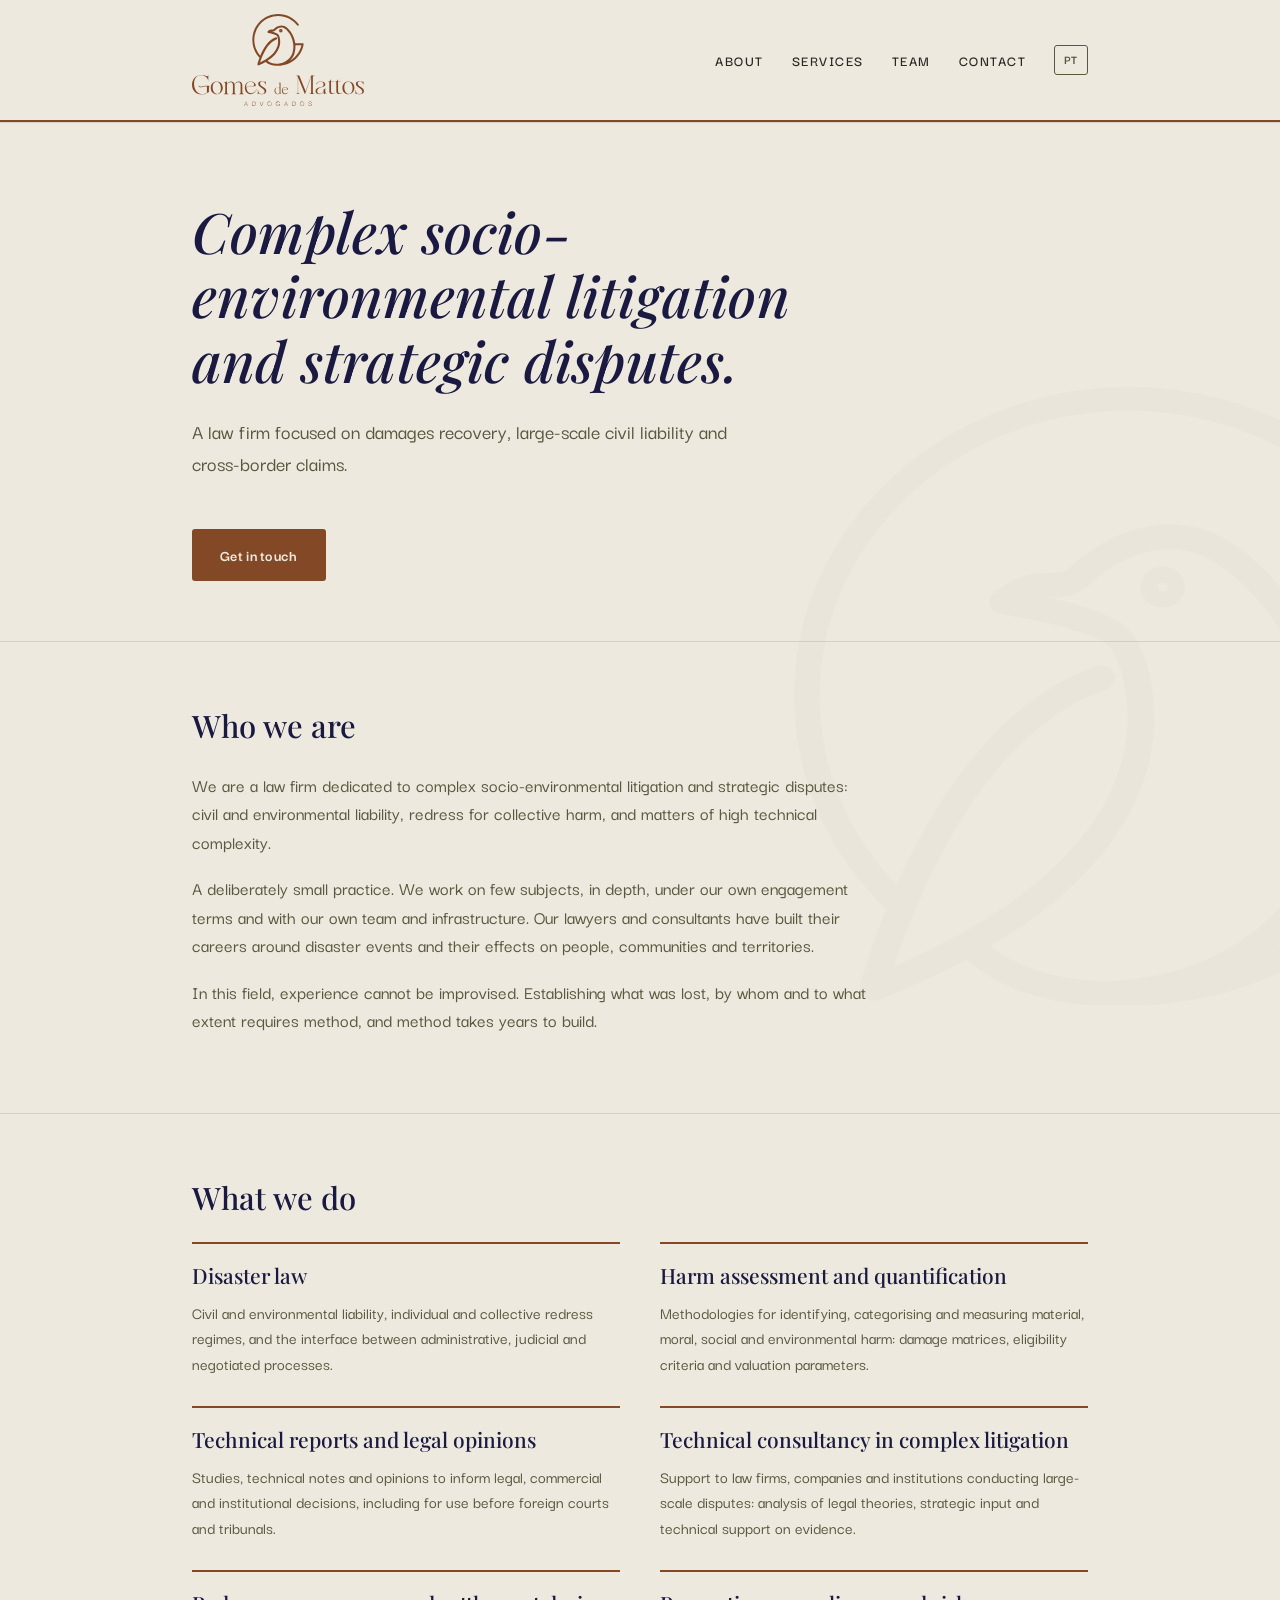
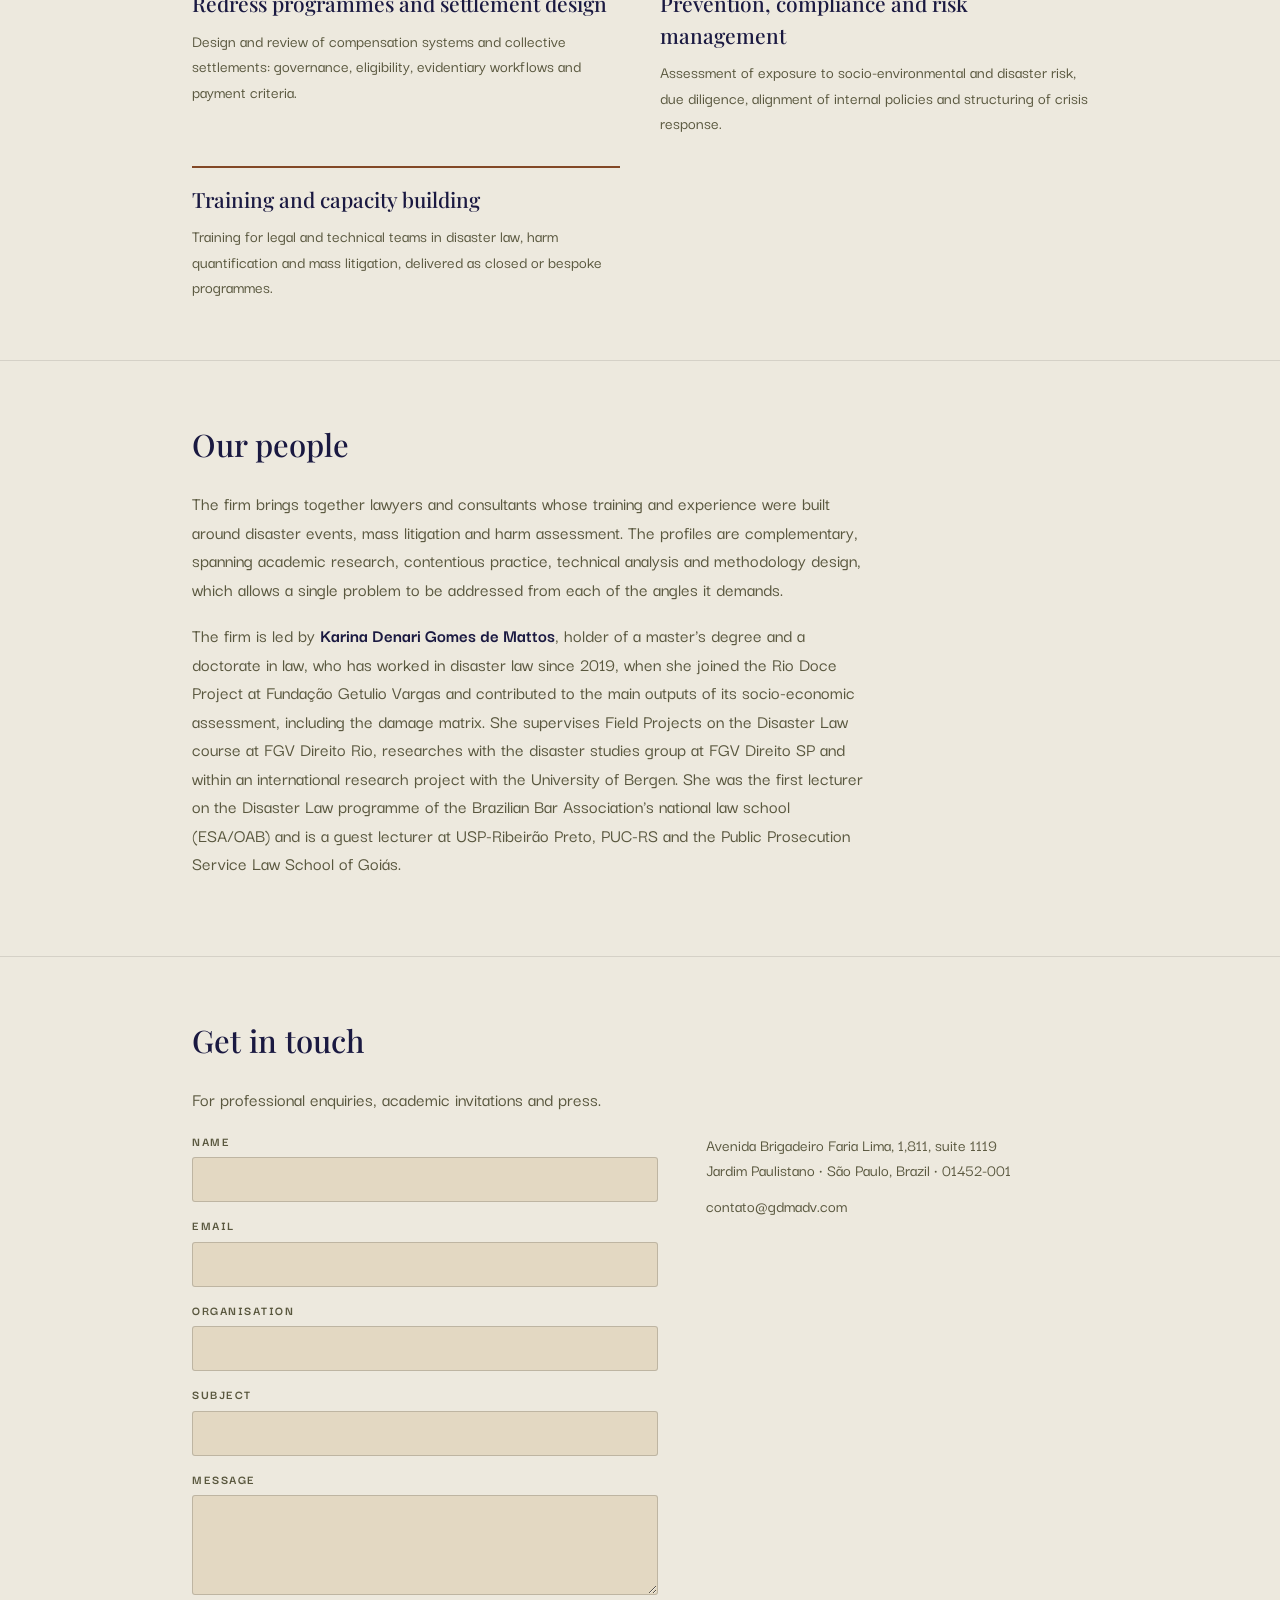
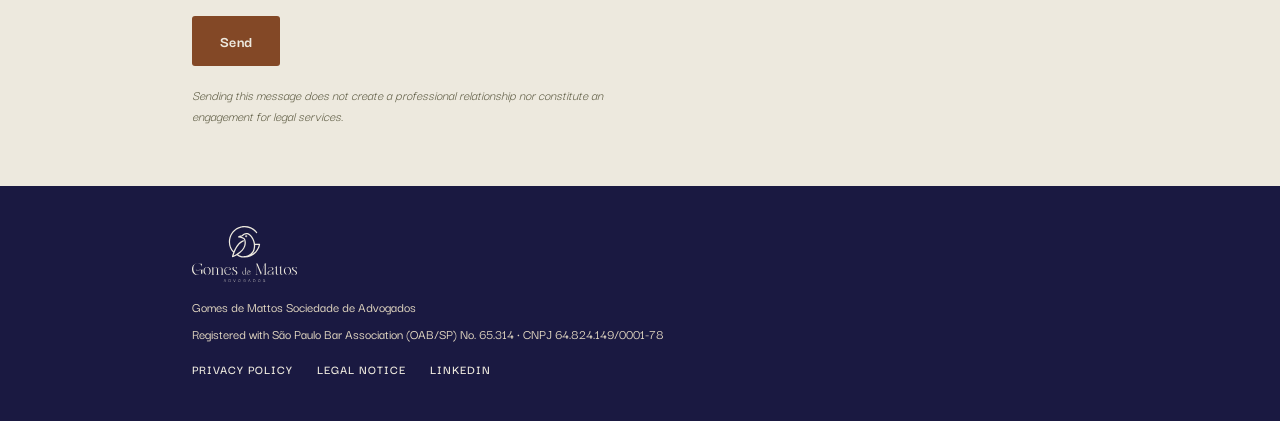
==== en/index.html @ 1348c0cf "Add files via upload" ====
<!DOCTYPE html>
<html lang="en">
<head>
<meta charset="UTF-8">
<meta name="viewport" content="width=device-width, initial-scale=1.0">
<link rel="preconnect" href="https://fonts.googleapis.com">
<link rel="preconnect" href="https://fonts.gstatic.com" crossorigin>
<link href="https://fonts.googleapis.com/css2?family=Darker+Grotesque:wght@400;500;600;700&family=Playfair+Display:ital,wght@0,400;0,500;0,600;1,400;1,500&display=swap" rel="stylesheet">
<link rel="stylesheet" href="/style.css">
<title>Gomes de Mattos Advogados &middot; Socio-environmental litigation &amp; strategic disputes</title>
<meta name="description" content="Gomes de Mattos Advogados, a law firm specialising in mass and complex socio-environmental litigation and strategic disputes, with a focus on damages recovery, large-scale civil liability and cross-border claims.">

</head>
<body>
<div class="watermark"><svg viewBox="0 0 164 153" xmlns="http://www.w3.org/2000/svg" xmlns:xlink="http://www.w3.org/1999/xlink" fill="none" overflow="hidden">
<defs><clipPath id="clip0_100_6796"><rect x="0" y="0" width="163.503" height="152.413" fill="currentColor"/></clipPath></defs><g clip-path="url(#clip0_100_6796)"><path d="M82.3848 0C109.133 0.000105042 132.533 11.3726 147.598 29.6982 148.071 30.2091 148.358 30.8713 148.358 31.5967 148.358 33.2105 146.944 34.5195 145.199 34.5195 144.1 34.5195 143.132 33.9991 142.566 33.2109 128.639 16.5707 106.852 5.82237 82.3848 5.82227 57.5925 5.82227 35.5317 16.8487 21.6309 33.875 12.0393 45.6545 6.35355 60.3083 6.35352 76.1953 6.35352 83.9025 7.69363 91.3206 10.168 98.2617 10.667 99.6479 11.2091 101.016 11.7959 102.364 11.7927 102.365 11.7893 102.366 11.7861 102.367 15.0285 109.854 19.6209 116.706 25.2822 122.666 25.6125 121.912 25.8525 121.37 25.8525 121.363 34.8447 101.663 50.5689 76.7535 74.6582 68.7969 76.5156 68.195 78.3849 69.0926 78.9648 70.7559 79.5564 72.4084 78.3497 74.1158 76.5869 74.7178 55.278 81.9411 40.7962 104.925 32.2773 123.41 32.2875 123.447 29.7314 129.189 29.7217 129.211 27.4973 134.519 25.8283 139.192 24.6807 142.65 29.2714 140.68 33.6143 138.612 37.6963 136.478L43.4932 133.282C62.5896 122.206 74.9898 109.248 79.8408 95.1074 85.0466 79.8948 80.2076 67.4946 78.1016 64.3535 76.0902 61.3548 62.46 57.689 50.9951 56.0254 49.753 55.8503 48.7118 55.0292 48.333 53.9131 47.9544 52.7967 48.2735 51.5706 49.1846 50.7607 49.7052 50.301 54.3791 46.2082 59.9873 45.8799 60.8154 45.8361 61.6082 45.8031 62.3535 45.7812 65.6188 45.6718 66.8258 45.5732 68.1982 44.3037 73.0966 39.7836 86.1946 29.8894 102.12 35.5039L102.107 35.5039C113.694 39.5834 133.196 59.4922 136.933 86.2979L160.074 86.2979C160.163 86.2909 160.253 86.2871 160.344 86.2871 162.088 86.2872 163.503 87.5951 163.503 89.209 163.503 89.4525 163.47 89.6889 163.409 89.915 156.733 125.776 123.028 152.402 82.3848 152.402 81.1814 152.402 79.9886 152.371 78.8066 152.321L78.5039 152.392 78.4678 152.392C64.4473 152.786 51.598 148.823 42.4521 141.173L42.3809 141.173C35.8735 144.642 28.6921 147.926 20.8359 151.013 19.6764 151.461 18.3275 151.275 17.3691 150.52 16.399 149.764 15.9846 148.572 16.2803 147.434 16.5178 146.544 18.5521 138.934 22.7002 128.703 8.64116 115.032 0 96.5636 0 76.2061 4.40866e-06 75.2336 0.0205282 74.2654 0.0595703 73.3018 0.0655813 73.1542 0.0731563 73.0067 0.0800781 72.8594 0.118475 72.0376 0.169031 71.2191 0.235352 70.4043 0.245428 70.2811 0.257843 70.1582 0.268555 70.0352 3.13303 36.9745 28.8079 9.86823 62.7314 2.19141 69.0315 0.759463 75.6144 0 82.3848 0ZM99.7295 41.2715C87.8744 37.1019 77.8293 44.117 72.9072 48.6699 69.76 51.5921 66.3403 51.8222 63.0156 51.9316 71.2266 53.7593 80.8695 56.7689 83.7686 61.0918 86.478 65.1413 92.193 79.4576 86.1943 96.9688 80.8937 112.422 68.233 126.092 48.4268 137.77 57.9395 144.894 71.6529 147.838 86.2178 145.54 106.509 142.355 122.897 129.901 127.996 113.823L127.983 113.823C139.579 77.2467 113.111 45.9886 99.7295 41.2715ZM137.482 92.1309C137.849 99.5508 136.968 107.419 134.385 115.563 131.639 124.236 126.25 131.865 118.938 137.908 137.616 128.398 151.531 111.839 156.482 92.1309L137.482 92.1309ZM89.1641 44.4346C92.0628 43.5811 95.1621 45.0589 96.085 47.7402 97.0078 50.4216 95.3986 53.2889 92.5117 54.1426 89.6131 54.996 86.5136 53.5182 85.5908 50.8369 84.6681 48.1556 86.2654 45.2882 89.1641 44.4346ZM91.9561 48.9658C91.7549 48.3968 91.1044 48.0906 90.4893 48.2656 89.8742 48.4516 89.5424 49.0531 89.7314 49.6221 89.9208 50.1912 90.584 50.5093 91.1992 50.3232 91.8143 50.1371 92.1571 49.5349 91.9561 48.9658Z" fill="currentColor" fill-opacity="0.28"/></g></svg></div>
<header>
  <div class="wrap">
    <a class="logo-link" href="/en/"><img class="logo-mark" src="/assets/logo-rust.svg" alt="Gomes de Mattos Advogados"></a>
    <nav>
      <a href="#about">About</a>
      <a href="#services">Services</a>
      <a href="#team">Team</a>
      <a href="#contact">Contact</a>
      <a class="lang-switch" href="/">PT</a>
    </nav>
  </div>
</header>
<div class="rule"></div>

<section class="hero">
  <div class="wrap">
    <h1>Complex socio-environmental litigation and strategic disputes.</h1>
    <p class="lead">A law firm focused on damages recovery, large-scale civil liability and cross-border claims.</p>
    <a class="btn" href="#contact">Get in touch</a>
  </div>
</section>

<section id="about">
  <div class="wrap">
    <h3>Who we are</h3>
    <p>We are a law firm dedicated to complex socio-environmental litigation and strategic disputes: civil and environmental liability, redress for collective harm, and matters of high technical complexity.</p>
    <p>A deliberately small practice. We work on few subjects, in depth, under our own engagement terms and with our own team and infrastructure. Our lawyers and consultants have built their careers around disaster events and their effects on people, communities and territories.</p>
    <p>In this field, experience cannot be improvised. Establishing what was lost, by whom and to what extent requires method, and method takes years to build.</p>
  </div>
</section>

<section id="services">
  <div class="wrap">
    <h3>What we do</h3>
    <div class="services-grid">
      <div class="service-card">
        <h4>Disaster law</h4>
        <p>Civil and environmental liability, individual and collective redress regimes, and the interface between administrative, judicial and negotiated processes.</p>
      </div>
      <div class="service-card">
        <h4>Harm assessment and quantification</h4>
        <p>Methodologies for identifying, categorising and measuring material, moral, social and environmental harm: damage matrices, eligibility criteria and valuation parameters.</p>
      </div>
      <div class="service-card">
        <h4>Technical reports and legal opinions</h4>
        <p>Studies, technical notes and opinions to inform legal, commercial and institutional decisions, including for use before foreign courts and tribunals.</p>
      </div>
      <div class="service-card">
        <h4>Technical consultancy in complex litigation</h4>
        <p>Support to law firms, companies and institutions conducting large-scale disputes: analysis of legal theories, strategic input and technical support on evidence.</p>
      </div>
      <div class="service-card">
        <h4>Redress programmes and settlement design</h4>
        <p>Design and review of compensation systems and collective settlements: governance, eligibility, evidentiary workflows and payment criteria.</p>
      </div>
      <div class="service-card">
        <h4>Prevention, compliance and risk management</h4>
        <p>Assessment of exposure to socio-environmental and disaster risk, due diligence, alignment of internal policies and structuring of crisis response.</p>
      </div>
      <div class="service-card">
        <h4>Training and capacity building</h4>
        <p>Training for legal and technical teams in disaster law, harm quantification and mass litigation, delivered as closed or bespoke programmes.</p>
      </div>
    </div>
  </div>
</section>

<section id="team">
  <div class="wrap">
    <h3>Our people</h3>
    <p>The firm brings together lawyers and consultants whose training and experience were built around disaster events, mass litigation and harm assessment. The profiles are complementary, spanning academic research, contentious practice, technical analysis and methodology design, which allows a single problem to be addressed from each of the angles it demands.</p>
    <p>The firm is led by <span class="team-name">Karina Denari Gomes de Mattos</span>, holder of a master's degree and a doctorate in law, who has worked in disaster law since 2019, when she joined the Rio Doce Project at Funda&ccedil;&atilde;o Getulio Vargas and contributed to the main outputs of its socio-economic assessment, including the damage matrix. She supervises Field Projects on the Disaster Law course at FGV Direito Rio, researches with the disaster studies group at FGV Direito SP and within an international research project with the University of Bergen. She was the first lecturer on the Disaster Law programme of the Brazilian Bar Association's national law school (ESA/OAB) and is a guest lecturer at USP-Ribeir&atilde;o Preto, PUC-RS and the Public Prosecution Service Law School of Goi&aacute;s.</p>
  </div>
</section>

<section id="contact">
  <div class="wrap">
    <h3>Get in touch</h3>
    <p>For professional enquiries, academic invitations and press.</p>
    <div class="contact-grid">
      <form id="contact-form">
        <div class="field">
          <label for="name">Name</label>
          <input type="text" id="name" name="name" required>
        </div>
        <div class="field">
          <label for="email">Email</label>
          <input type="email" id="email" name="email" required>
        </div>
        <div class="field">
          <label for="organisation">Organisation</label>
          <input type="text" id="organisation" name="organisation">
        </div>
        <div class="field">
          <label for="subject">Subject</label>
          <input type="text" id="subject" name="subject">
        </div>
        <div class="field">
          <label for="message">Message</label>
          <textarea id="message" name="message" required></textarea>
        </div>
        <button class="btn" type="submit" style="align-self:flex-start;">Send</button>
        <p class="form-note">Sending this message does not create a professional relationship nor constitute an engagement for legal services.</p>
        <p class="form-status" id="form-status">Opening your email app with the message filled in &mdash; just review and send from there.</p>
      </form>
      <div class="contact-info">
        <p>Avenida Brigadeiro Faria Lima, 1,811, suite 1119<br>
        Jardim Paulistano &middot; S&atilde;o Paulo, Brazil &middot; 01452-001</p>
        <p><a href="mailto:contato@gdmadv.com">contato@gdmadv.com</a></p>
      </div>
    </div>
  </div>
</section>

<footer>
  <div class="wrap">
    <div class="footer-legal">
      <img class="logo-mark logo-mark--footer" src="/assets/logo-cream.svg" alt="Gomes de Mattos Advogados">
      <p style="margin-top:14px;">Gomes de Mattos Sociedade de Advogados</p>
      <p>Registered with S&atilde;o Paulo Bar Association (OAB/SP) No. 65.314 &middot; CNPJ 64.824.149/0001-78</p>
      <div class="footer-links">
        <a href="/en/privacy.html">Privacy Policy</a>
        <a href="/en/legal-notice.html">Legal Notice</a>
        <a href="https://www.linkedin.com/company/gdmadvogados/" target="_blank" rel="noopener">LinkedIn</a>
      </div>
    </div>
  </div>
</footer>
<script>
window.GDM_MAILTO_LINES = function (f) {
  var name = f.get('name') || '';
  var email = f.get('email') || '';
  var organisation = f.get('organisation') || '';
  var subject = f.get('subject') || 'Website enquiry';
  var message = f.get('message') || '';
  var body = 'Name: ' + name + '\nEmail: ' + email + '\nOrganisation: ' + organisation + '\n\n' + message;
  return { subject: subject, body: body };
};
</script>
<script>
document.getElementById('contact-form').addEventListener('submit', function (e) {
  e.preventDefault();
  var f = new FormData(e.target);
  var lines = window.GDM_MAILTO_LINES(f);
  var mailto = 'mailto:contato@gdmadv.com?subject=' + encodeURIComponent(lines.subject) + '&body=' + encodeURIComponent(lines.body);
  window.location.href = mailto;
  var status = document.getElementById('form-status');
  if (status) { status.classList.add('visible'); }
});
</script>
</body>
</html>
---- style.css ----
:root {
  --bege-01: #EDE9DE;
  --bege-02: #E3D8C2;
  --verde-01: #59573E;
  --verde-02: #403F2B;
  --verde-03: #2C2825;
  --azul: #1A1941;
  --marrom: #834826;
}

* { box-sizing: border-box; margin: 0; padding: 0; }
html { scroll-behavior: smooth; }

body {
  font-family: 'Darker Grotesque', -apple-system, BlinkMacSystemFont, 'Segoe UI', Helvetica, Arial, sans-serif;
  color: var(--verde-03);
  background: var(--bege-01);
  line-height: 1.5;
  font-size: 18px;
  -webkit-font-smoothing: antialiased;
}

a { color: inherit; text-decoration: none; }

.wrap {
  max-width: 960px;
  margin: 0 auto;
  padding: 0 32px;
}

.logo-mark { height: 92px; width: auto; display: block; }
.logo-mark--footer { height: 56px; }

/* Header */
header { padding: 14px 0; }

header .wrap {
  display: flex;
  align-items: center;
  justify-content: space-between;
  gap: 24px;
}

header .logo-link { display: block; }

nav { display: flex; align-items: center; flex-wrap: wrap; }

nav a {
  font-size: 15px;
  font-weight: 600;
  text-transform: uppercase;
  letter-spacing: 1.5px;
  color: var(--verde-03);
  margin-left: 28px;
}

nav a:hover { color: var(--marrom); }

.lang-switch {
  font-size: 13px;
  font-weight: 700;
  letter-spacing: 1px;
  color: var(--verde-01);
  border: 1px solid var(--verde-01);
  border-radius: 3px;
  padding: 4px 9px;
  margin-left: 28px;
}

.lang-switch:hover { border-color: var(--marrom); color: var(--marrom); }

.rule { height: 2px; background: var(--marrom); width: 100%; }

/* Hero */
.hero { padding: 76px 0 60px; }

.hero h1 {
  font-family: 'Playfair Display', Georgia, serif;
  font-weight: 500;
  font-style: italic;
  font-size: 56px;
  color: var(--azul);
  max-width: 660px;
  line-height: 1.15;
  letter-spacing: 0.2px;
}

.hero p.lead {
  font-size: 21px;
  font-weight: 500;
  color: var(--verde-01);
  max-width: 560px;
  margin-top: 24px;
  line-height: 1.5;
}

.btn {
  display: inline-block;
  background: var(--marrom);
  color: var(--bege-01);
  padding: 14px 28px;
  font-size: 16px;
  font-weight: 700;
  letter-spacing: 0.3px;
  border-radius: 3px;
  white-space: nowrap;
  border: none;
  cursor: pointer;
  font-family: inherit;
}

.btn:hover { opacity: 0.9; }

.hero .btn { margin-top: 32px; }

/* Sections */
section { padding: 60px 0; border-top: 1px solid rgba(44,40,37,0.12); }

section h2.eyebrow {
  font-size: 14px;
  text-transform: uppercase;
  letter-spacing: 3px;
  color: var(--marrom);
  font-weight: 700;
  margin-bottom: 24px;
}

section h3 {
  font-family: 'Playfair Display', Georgia, serif;
  font-weight: 500;
  font-size: 31px;
  color: var(--azul);
  margin-bottom: 22px;
  max-width: 640px;
}

section > .wrap > p {
  font-size: 19px;
  font-weight: 500;
  color: var(--verde-01);
  max-width: 680px;
  margin-bottom: 18px;
}

/* Services grid */
.services-grid {
  display: grid;
  grid-template-columns: repeat(2, 1fr);
  gap: 30px 40px;
  margin-top: 12px;
}

.service-card { padding-top: 16px; border-top: 2px solid var(--marrom); }

.service-card h4 {
  font-family: 'Playfair Display', Georgia, serif;
  font-weight: 500;
  font-size: 21px;
  color: var(--azul);
  margin-bottom: 8px;
}

.service-card p {
  font-size: 17px;
  font-weight: 500;
  color: var(--verde-01);
  max-width: none;
}

/* Team */
.team-name { color: var(--azul); font-weight: 700; }

/* Contact */
.contact-grid {
  display: grid;
  grid-template-columns: 1.1fr 0.9fr;
  gap: 48px;
  margin-top: 12px;
  align-items: start;
}

form { display: flex; flex-direction: column; gap: 14px; }

.field label {
  display: block;
  font-size: 13px;
  text-transform: uppercase;
  letter-spacing: 1.5px;
  color: var(--verde-01);
  font-weight: 700;
  margin-bottom: 6px;
}

.field input,
.field textarea {
  width: 100%;
  font-family: 'Darker Grotesque', sans-serif;
  font-size: 17px;
  font-weight: 500;
  color: var(--verde-03);
  background: var(--bege-02);
  border: 1px solid rgba(44,40,37,0.2);
  border-radius: 3px;
  padding: 10px 12px;
}

.field textarea { resize: vertical; min-height: 100px; }

.field input:focus,
.field textarea:focus { outline: 2px solid var(--marrom); }

.form-note {
  font-size: 14px;
  color: var(--verde-01);
  font-style: italic;
  margin-top: 4px;
  max-width: 480px;
}

.contact-info { font-size: 17px; font-weight: 500; color: var(--verde-01); }
.contact-info p { margin-bottom: 10px; }
.contact-info a:hover { color: var(--marrom); }

.form-status {
  font-size: 15px;
  font-weight: 600;
  color: var(--azul);
  margin-top: 6px;
  display: none;
}

.form-status.visible { display: block; }

/* Footer */
footer { background: var(--azul); padding: 40px 0; }

footer .wrap {
  display: flex;
  align-items: flex-start;
  justify-content: space-between;
  flex-wrap: wrap;
  gap: 24px;
}

footer .footer-legal p {
  font-size: 14px;
  color: var(--bege-02);
  font-weight: 500;
  margin-bottom: 6px;
}

footer .footer-links a {
  font-size: 13px;
  color: var(--bege-01);
  font-weight: 600;
  text-transform: uppercase;
  letter-spacing: 1px;
  margin-right: 20px;
}

footer .footer-links a:hover { color: var(--marrom); }

footer .footer-links { margin-top: 10px; }

/* Simple content pages (legal, privacy, 404) */
.page-content { padding: 56px 0 80px; }

.page-content h1 {
  font-family: 'Playfair Display', Georgia, serif;
  font-weight: 500;
  font-size: 36px;
  color: var(--azul);
  margin-bottom: 24px;
}

.page-content p {
  font-size: 18px;
  font-weight: 500;
  color: var(--verde-01);
  max-width: 680px;
  margin-bottom: 16px;
}

.page-content a.back {
  display: inline-block;
  margin-top: 12px;
  font-weight: 700;
  color: var(--marrom);
  text-transform: uppercase;
  letter-spacing: 1px;
  font-size: 14px;
}

@media (max-width: 760px) {
  .contact-grid { grid-template-columns: 1fr; }
}

@media (max-width: 640px) {
  .hero h1 { font-size: 36px; }
  section h3 { font-size: 25px; }
  .services-grid { grid-template-columns: 1fr; }
  nav a { margin-left: 16px; font-size: 13px; }
  .lang-switch { margin-left: 16px; }
  section { padding: 44px 0; }
  .hero { padding: 52px 0 44px; }
  .logo-mark { height: 60px; }
  .logo-mark--footer { height: 40px; }
  footer .wrap { flex-direction: column; }
}

/* Watermark */
.watermark {
  position: fixed;
  right: -14%;
  bottom: -12%;
  width: 52vw;
  max-width: 760px;
  min-width: 340px;
  color: var(--verde-01);
  opacity: 0.07;
  z-index: -1;
  pointer-events: none;
}

.watermark svg { width: 100%; height: auto; display: block; }

body { position: relative; background: var(--bege-01); }

@media (max-width: 640px) {
  .watermark { width: 78vw; right: -18%; bottom: -8%; }
}
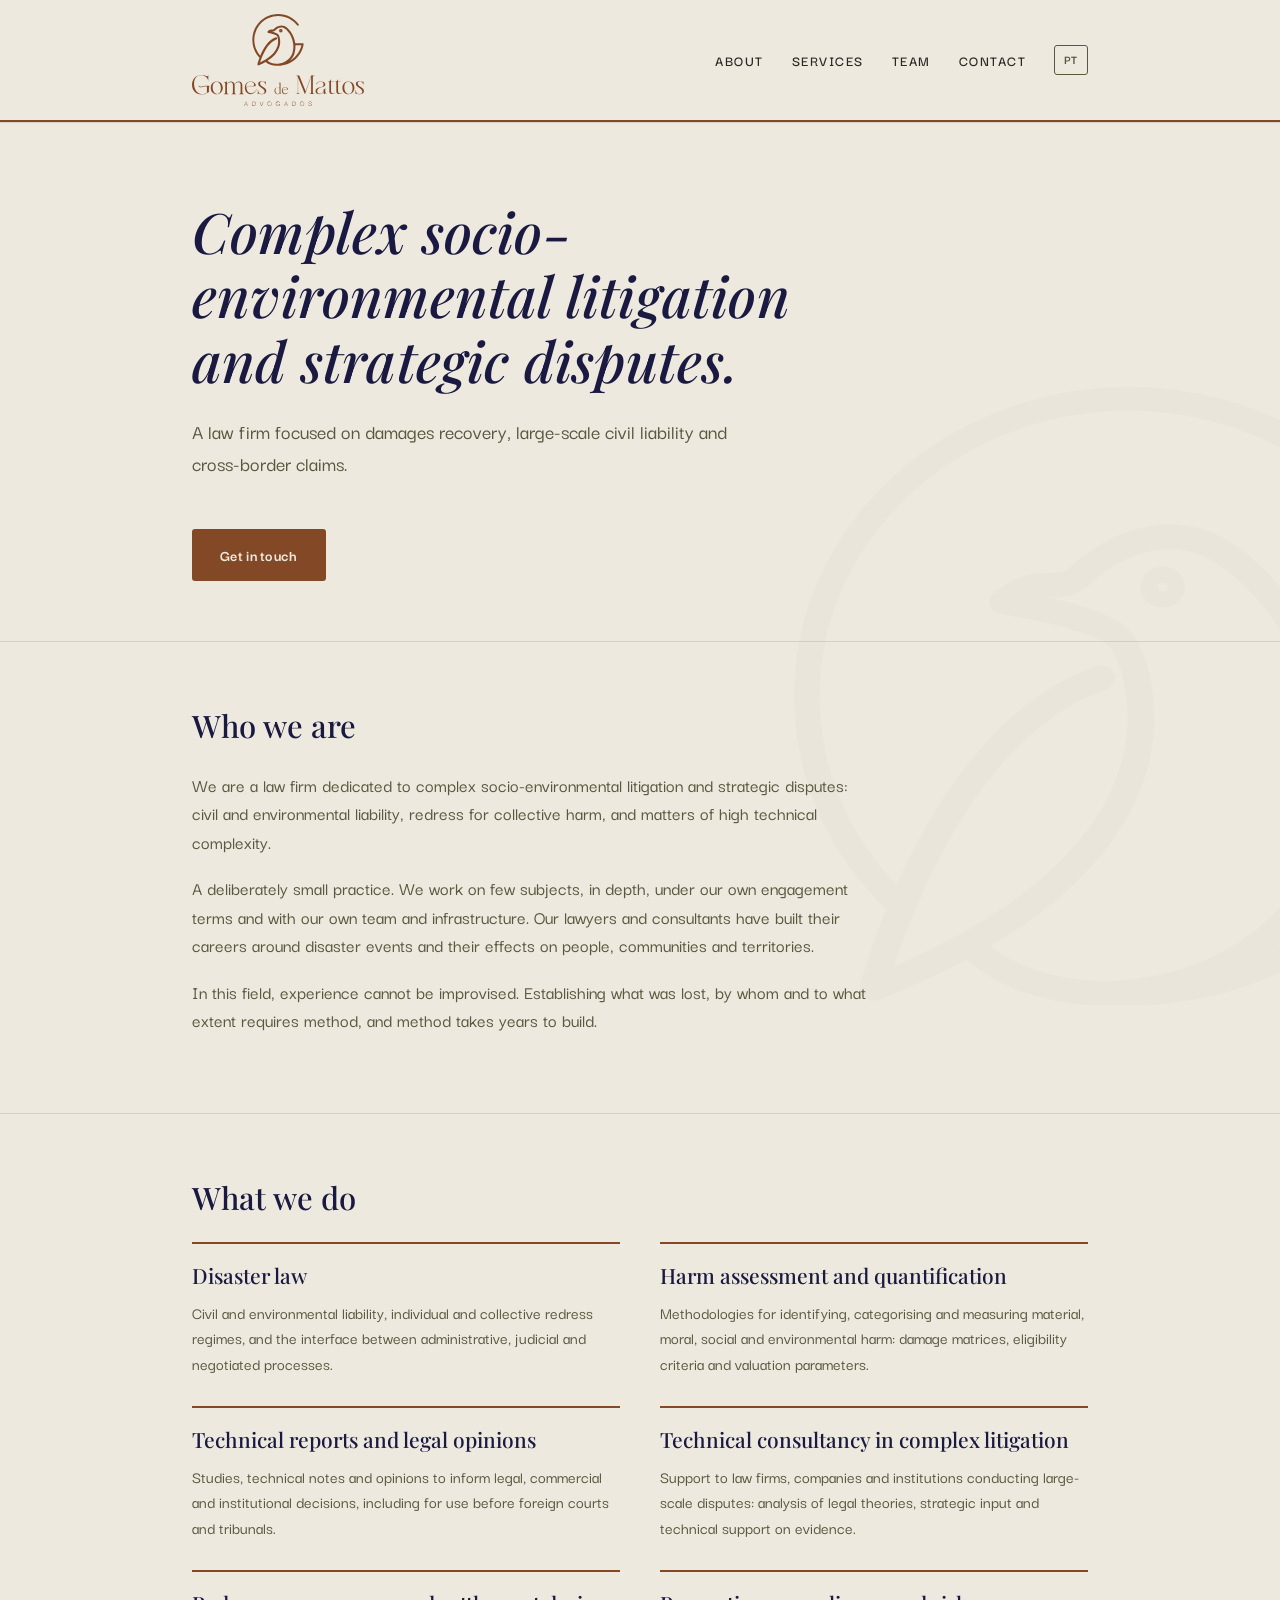
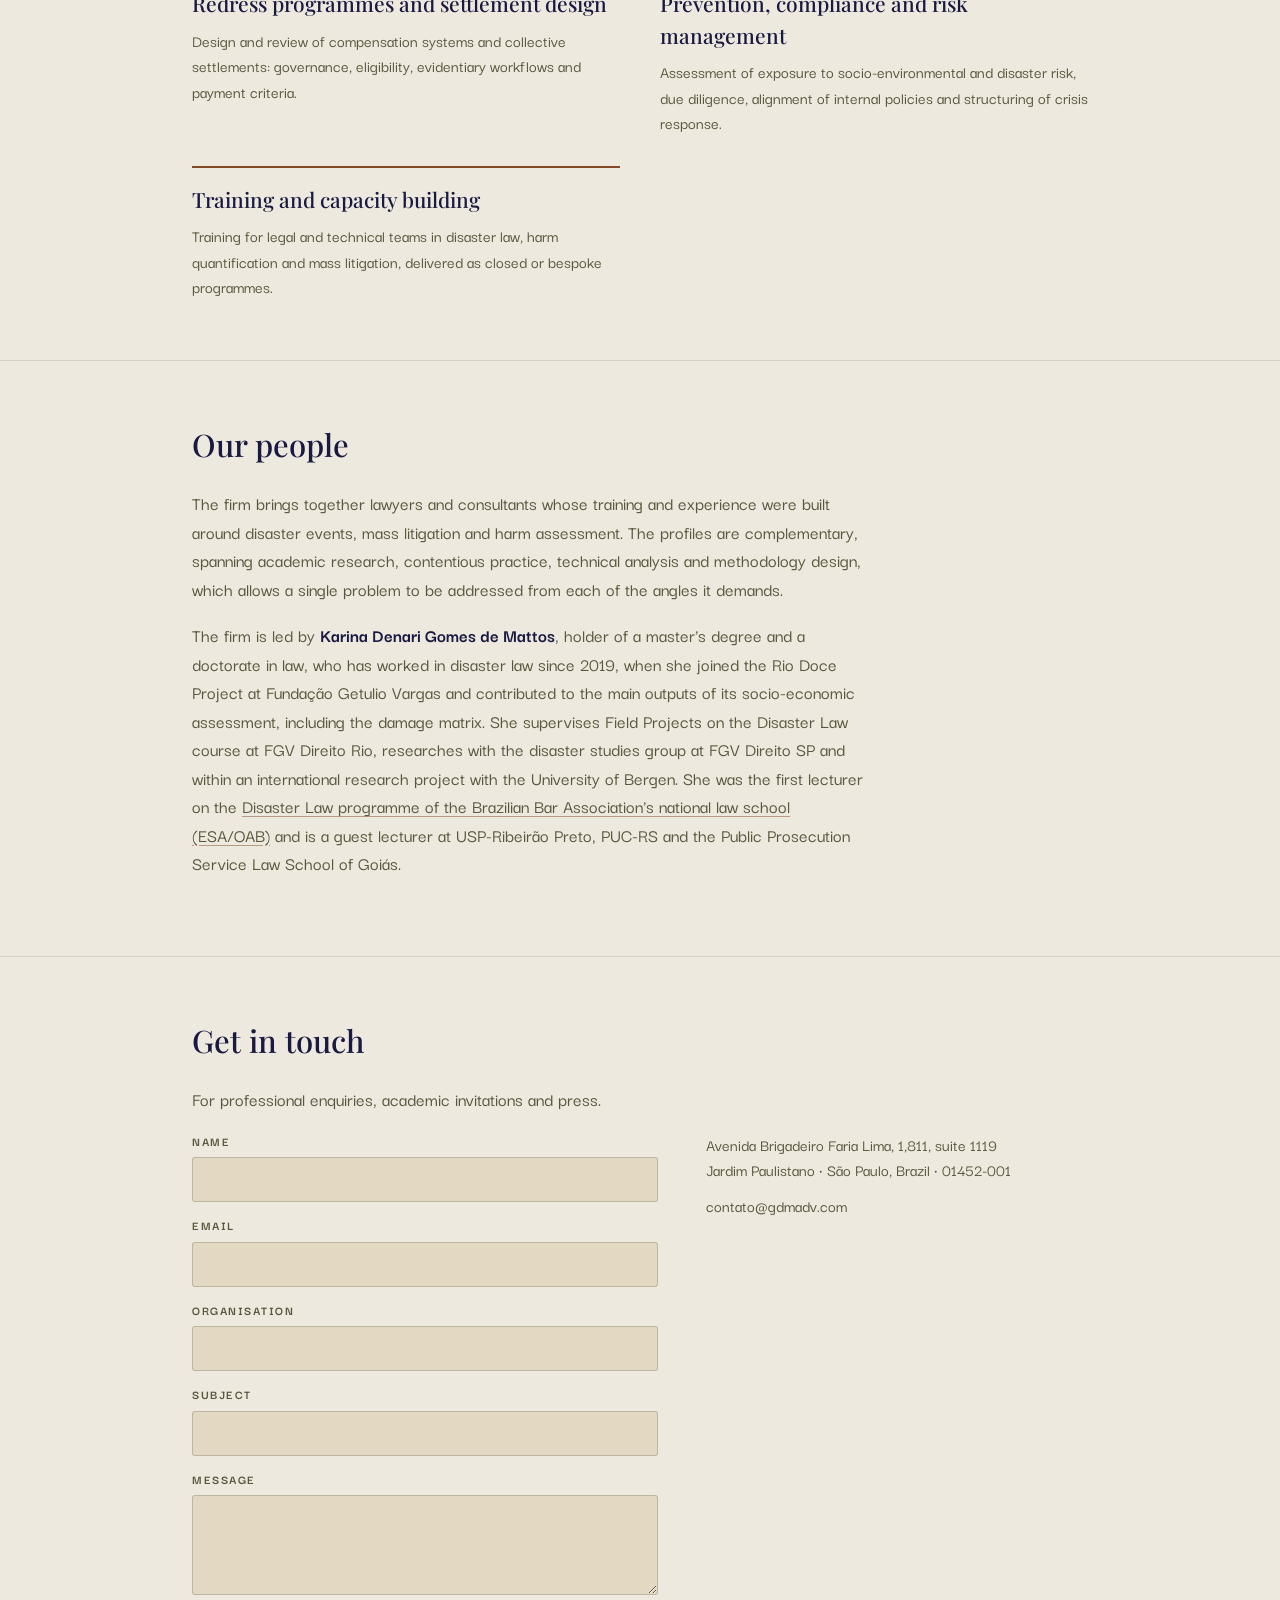
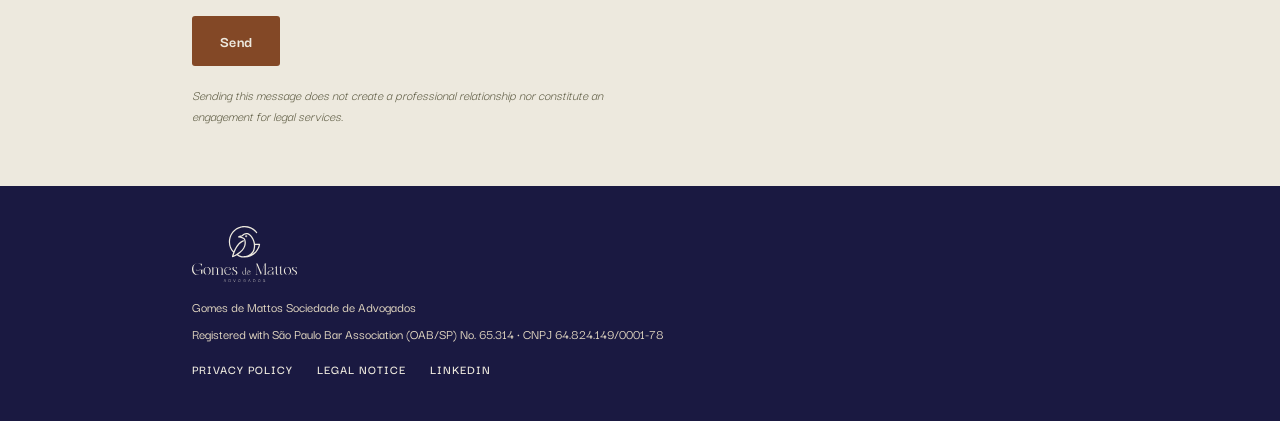
==== commit c63d0c35: "Add files via upload" ====
--- a/en/index.html
+++ b/en/index.html
@@ -85,7 +85,7 @@
   <div class="wrap">
     <h3>Our people</h3>
     <p>The firm brings together lawyers and consultants whose training and experience were built around disaster events, mass litigation and harm assessment. The profiles are complementary, spanning academic research, contentious practice, technical analysis and methodology design, which allows a single problem to be addressed from each of the angles it demands.</p>
-    <p>The firm is led by <span class="team-name">Karina Denari Gomes de Mattos</span>, holder of a master's degree and a doctorate in law, who has worked in disaster law since 2019, when she joined the Rio Doce Project at Funda&ccedil;&atilde;o Getulio Vargas and contributed to the main outputs of its socio-economic assessment, including the damage matrix. She supervises Field Projects on the Disaster Law course at FGV Direito Rio, researches with the disaster studies group at FGV Direito SP and within an international research project with the University of Bergen. She was the first lecturer on the Disaster Law programme of the Brazilian Bar Association's national law school (ESA/OAB) and is a guest lecturer at USP-Ribeir&atilde;o Preto, PUC-RS and the Public Prosecution Service Law School of Goi&aacute;s.</p>
+    <p>The firm is led by <span class="team-name">Karina Denari Gomes de Mattos</span>, holder of a master's degree and a doctorate in law, who has worked in disaster law since 2019, when she joined the Rio Doce Project at Funda&ccedil;&atilde;o Getulio Vargas and contributed to the main outputs of its socio-economic assessment, including the damage matrix. She supervises Field Projects on the Disaster Law course at FGV Direito Rio, researches with the disaster studies group at FGV Direito SP and within an international research project with the University of Bergen. She was the first lecturer on the <a href="https://direitodosdesastres.com.br/" target="_blank" rel="noopener">Disaster Law programme of the Brazilian Bar Association's national law school (ESA/OAB)</a> and is a guest lecturer at USP-Ribeir&atilde;o Preto, PUC-RS and the Public Prosecution Service Law School of Goi&aacute;s.</p>
   </div>
 </section>
 
--- a/style.css
+++ b/style.css
@@ -132,6 +132,17 @@
   color: var(--azul);
   margin-bottom: 22px;
   max-width: 640px;
+}
+
+section > .wrap > p a {
+  text-decoration: underline;
+  text-decoration-color: rgba(131,72,38,0.5);
+  text-underline-offset: 3px;
+}
+
+section > .wrap > p a:hover {
+  color: var(--marrom);
+  text-decoration-color: var(--marrom);
 }
 
 section > .wrap > p {
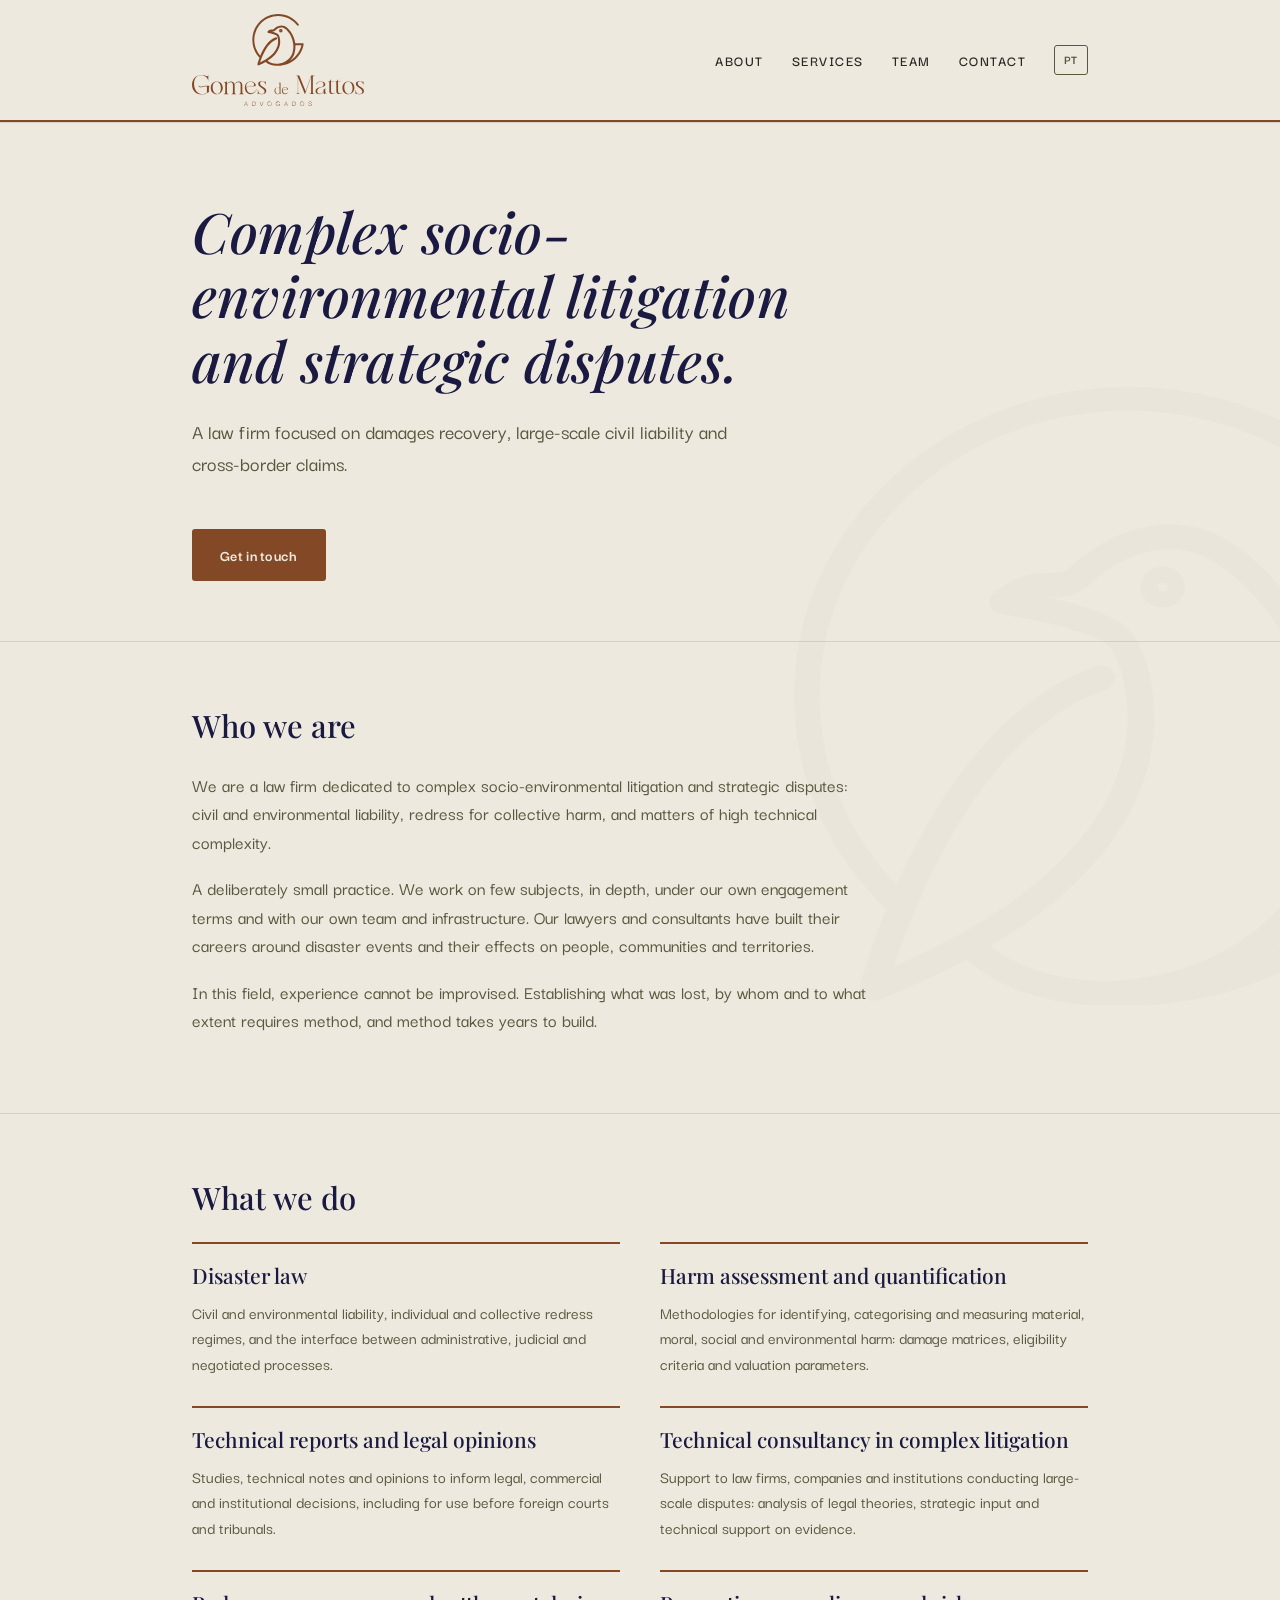
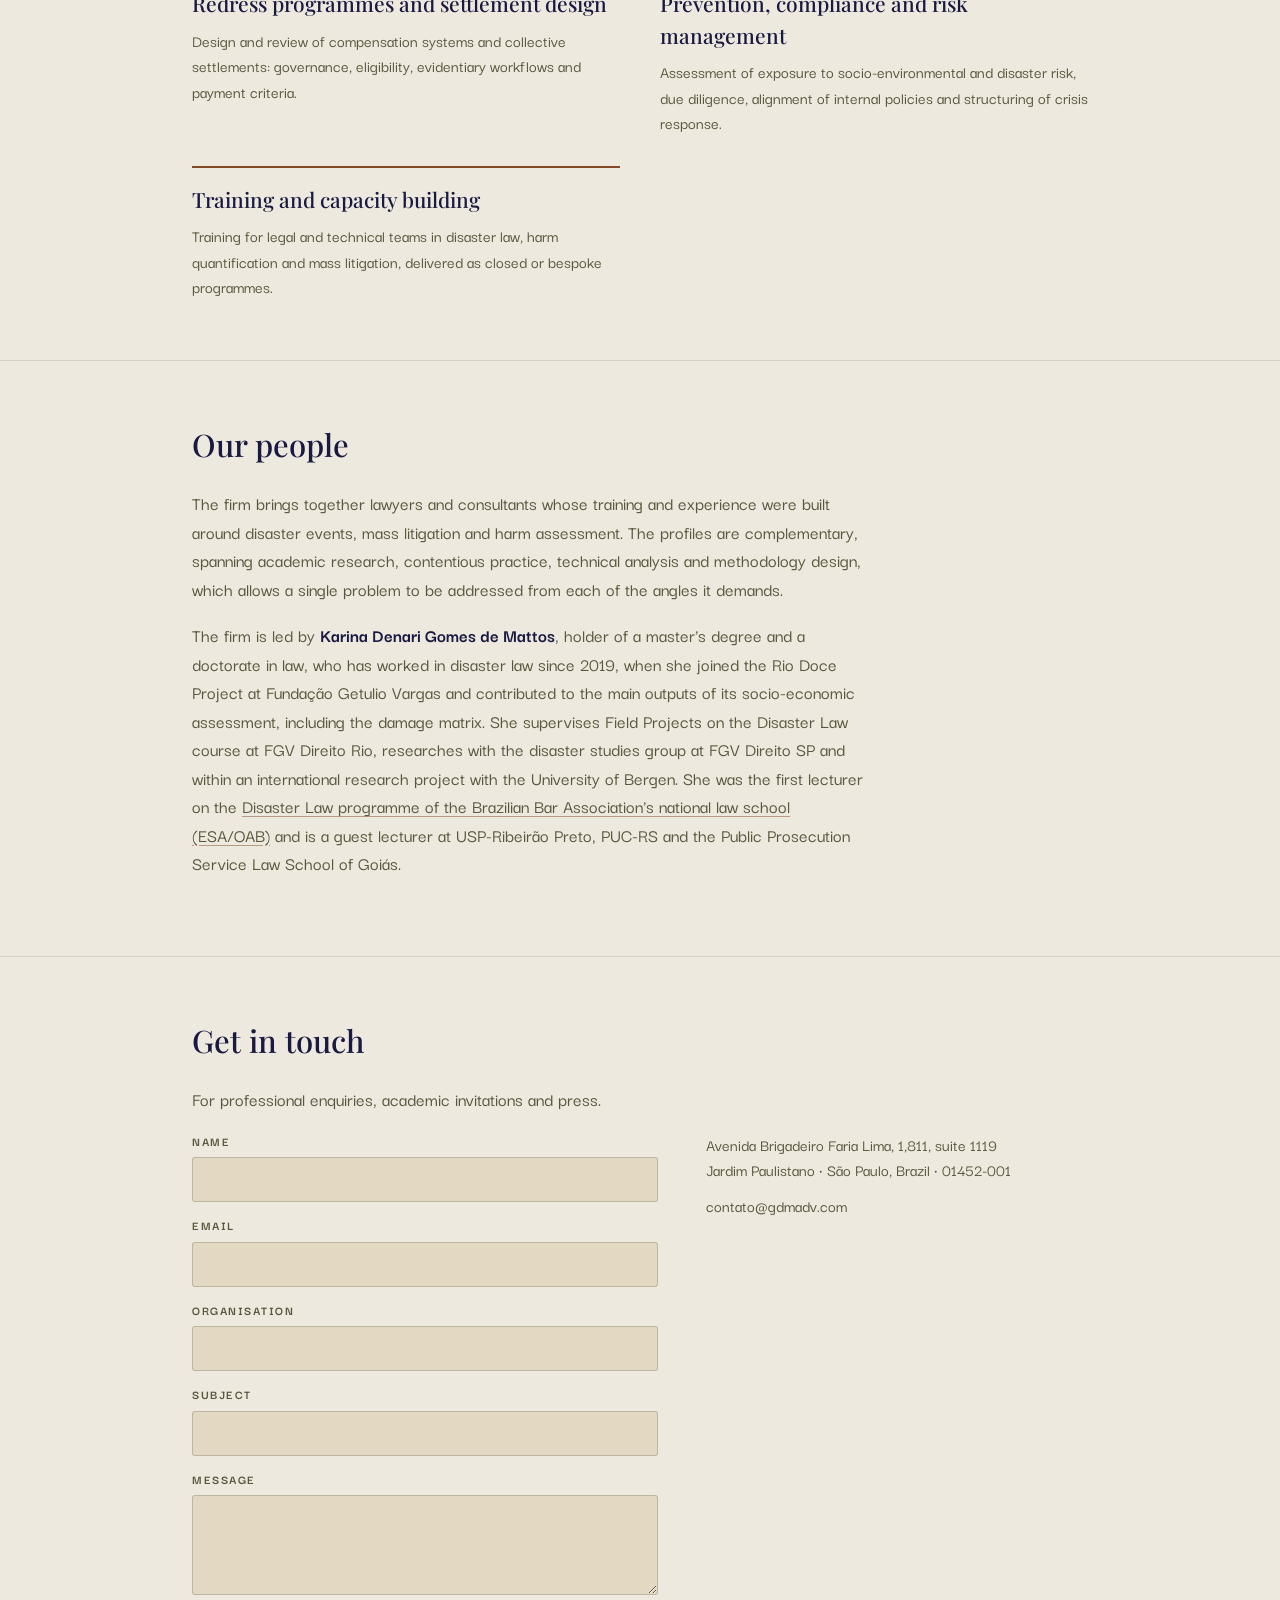
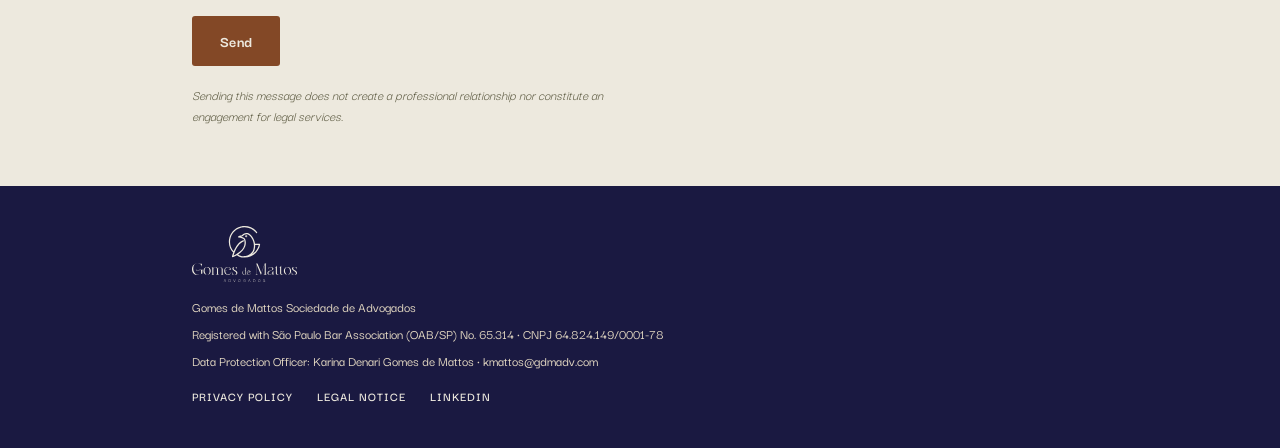
==== commit a0d3f9ba: "Add files via upload" ====
--- a/en/index.html
+++ b/en/index.html
@@ -134,6 +134,7 @@
       <img class="logo-mark logo-mark--footer" src="/assets/logo-cream.svg" alt="Gomes de Mattos Advogados">
       <p style="margin-top:14px;">Gomes de Mattos Sociedade de Advogados</p>
       <p>Registered with S&atilde;o Paulo Bar Association (OAB/SP) No. 65.314 &middot; CNPJ 64.824.149/0001-78</p>
+      <p>Data Protection Officer: Karina Denari Gomes de Mattos &middot; <a href="mailto:kmattos@gdmadv.com">kmattos@gdmadv.com</a></p>
       <div class="footer-links">
         <a href="/en/privacy.html">Privacy Policy</a>
         <a href="/en/legal-notice.html">Legal Notice</a>
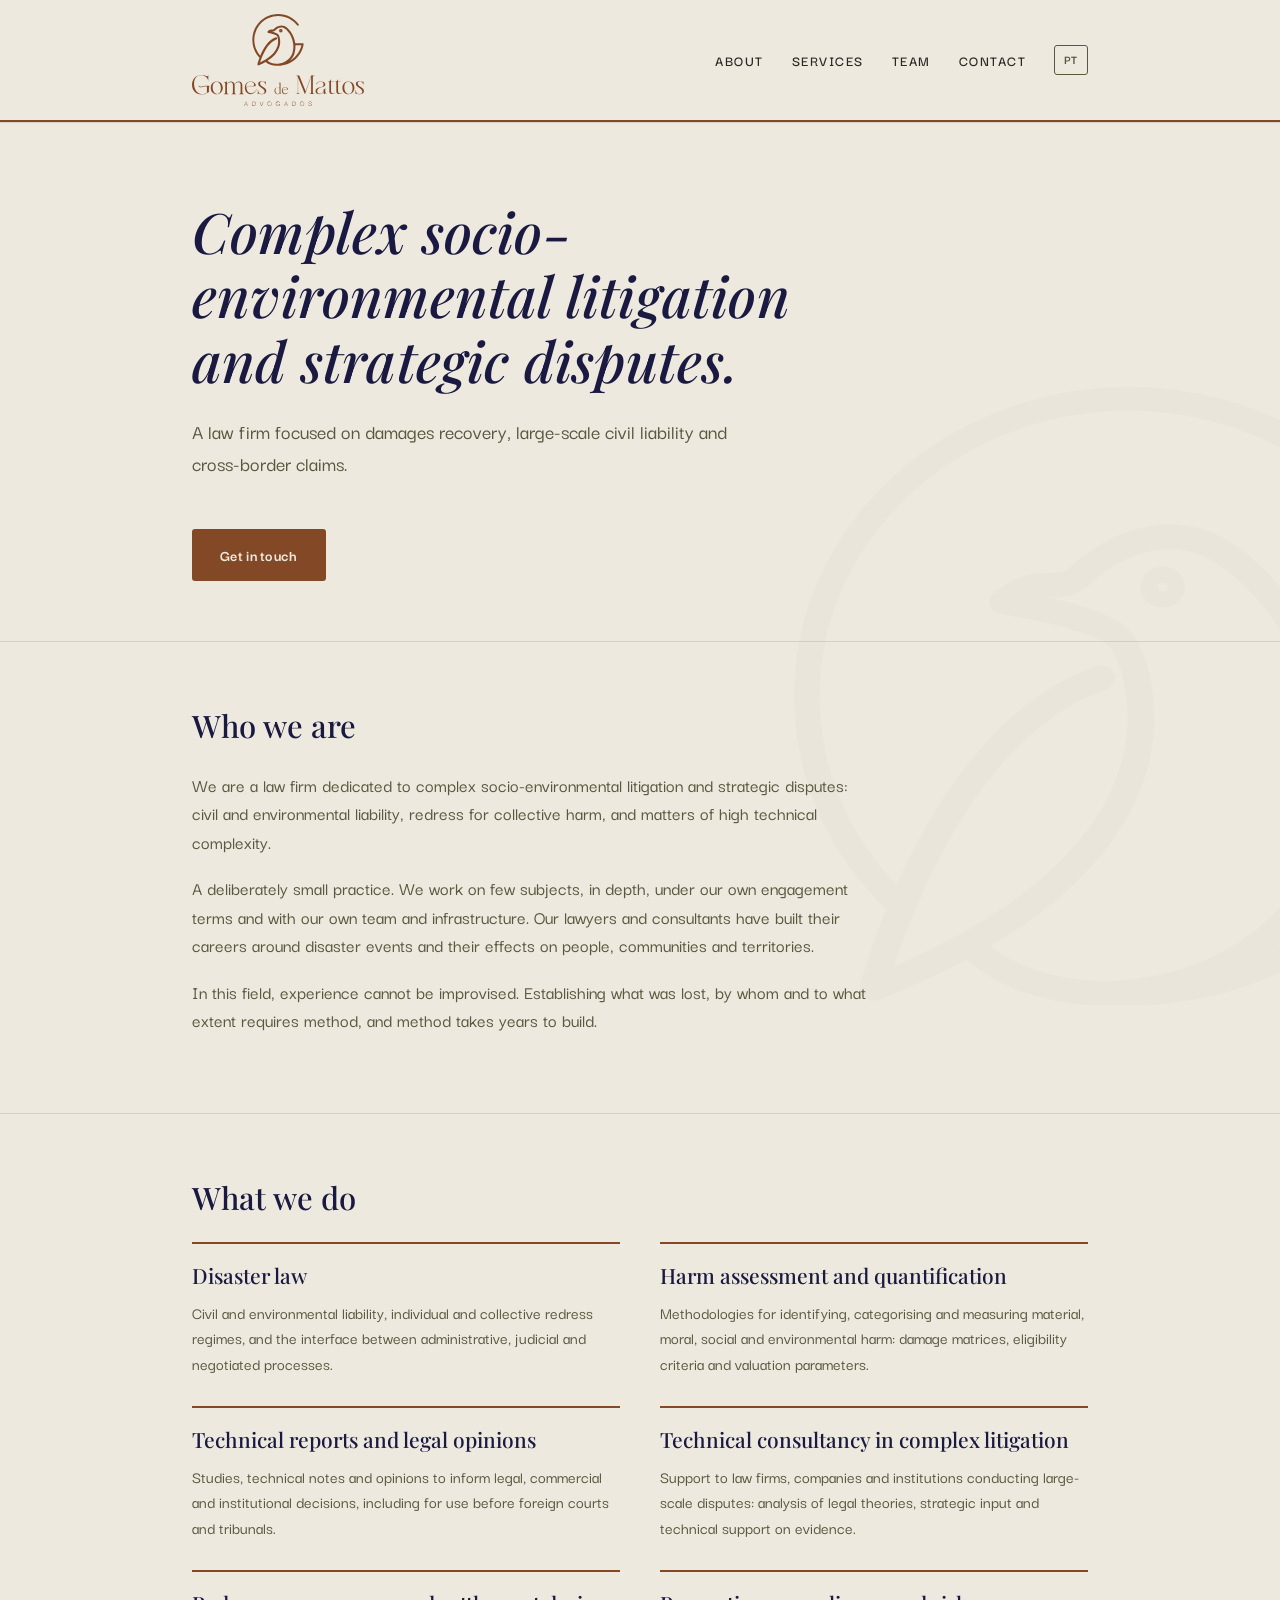
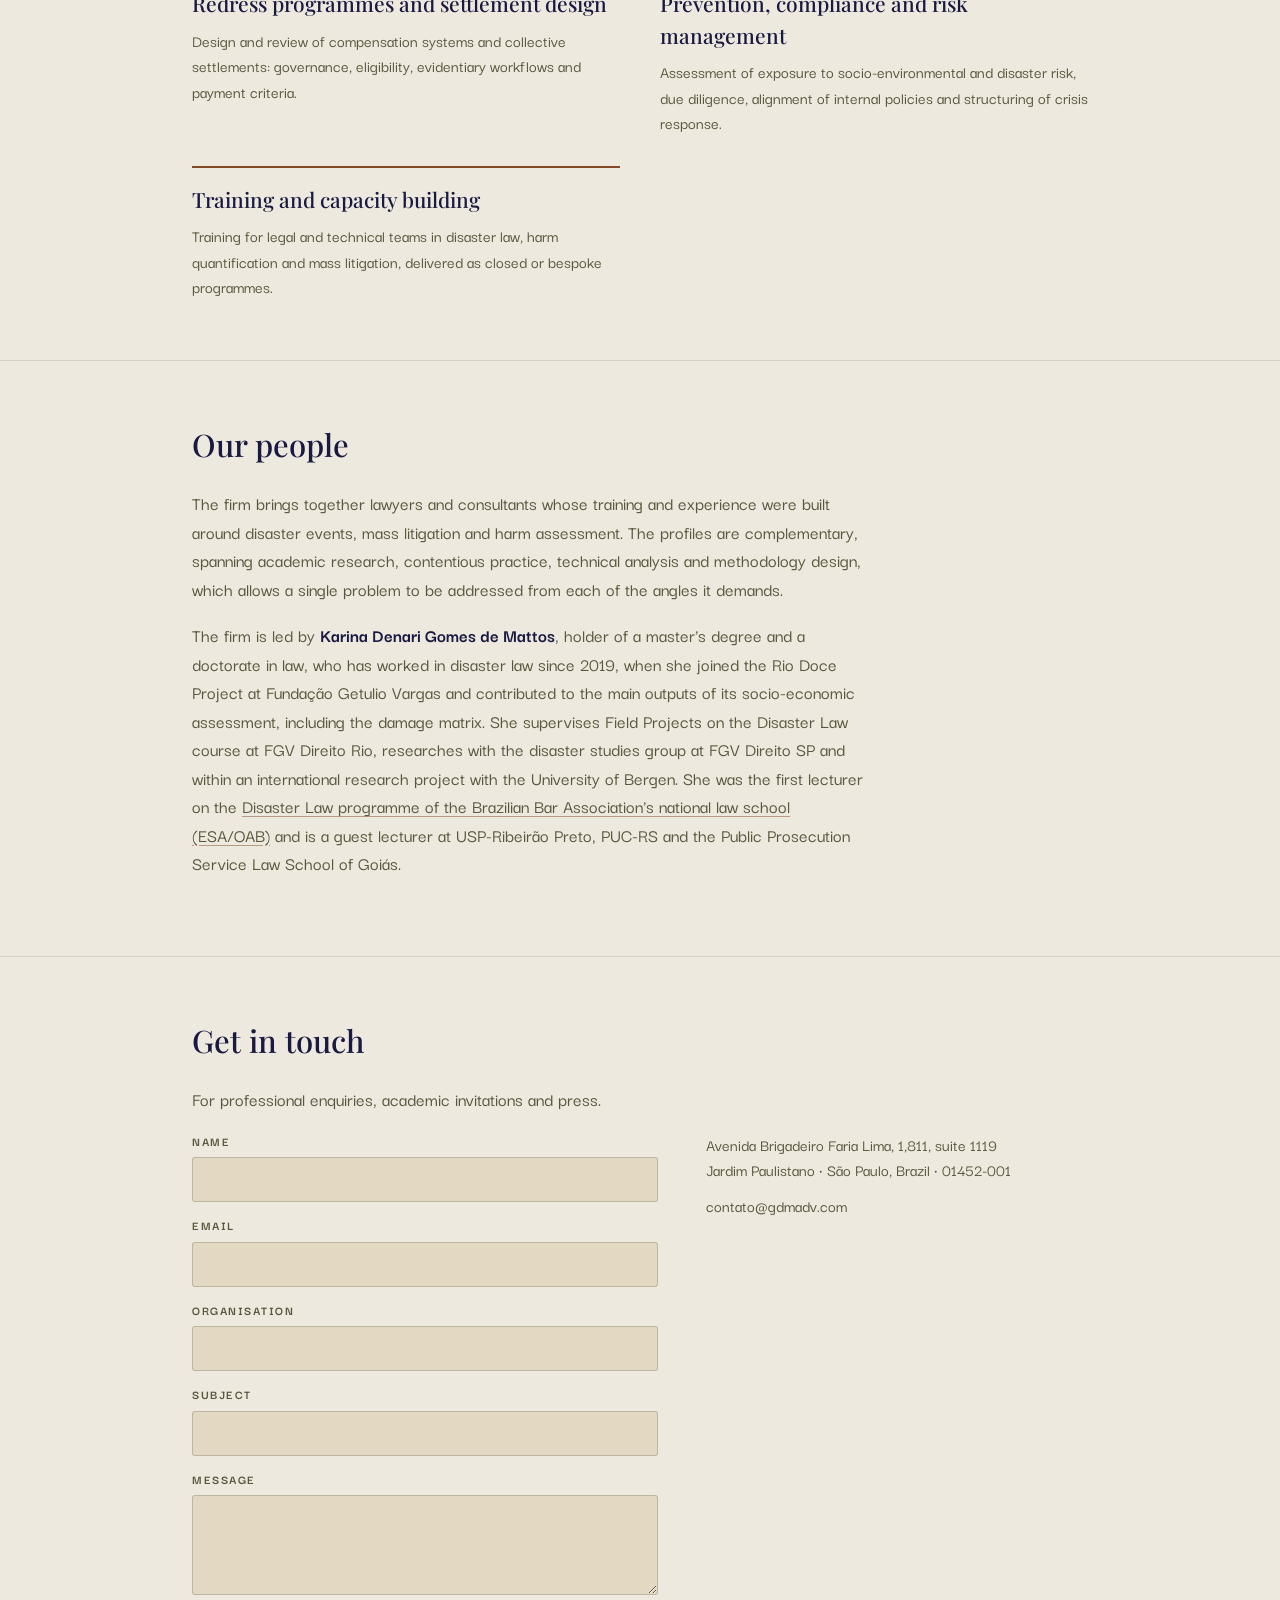
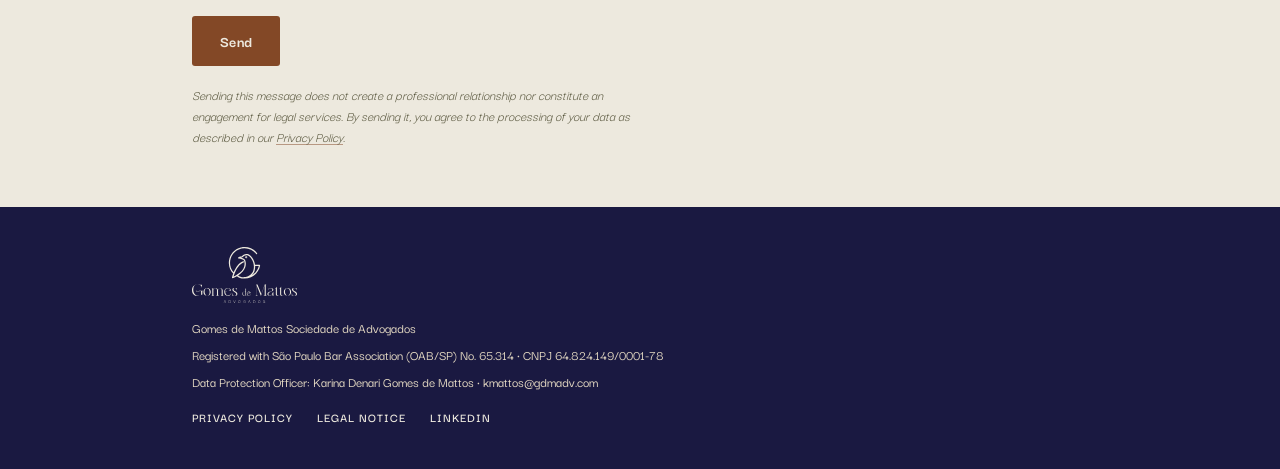
==== commit 0248f83a: "Add files via upload" ====
--- a/en/index.html
+++ b/en/index.html
@@ -116,7 +116,7 @@
           <textarea id="message" name="message" required></textarea>
         </div>
         <button class="btn" type="submit" style="align-self:flex-start;">Send</button>
-        <p class="form-note">Sending this message does not create a professional relationship nor constitute an engagement for legal services.</p>
+        <p class="form-note">Sending this message does not create a professional relationship nor constitute an engagement for legal services. By sending it, you agree to the processing of your data as described in our <a href="/en/privacy.html">Privacy Policy</a>.</p>
         <p class="form-status" id="form-status">Opening your email app with the message filled in &mdash; just review and send from there.</p>
       </form>
       <div class="contact-info">
--- a/style.css
+++ b/style.css
@@ -226,6 +226,18 @@
   font-style: italic;
   margin-top: 4px;
   max-width: 480px;
+}
+
+.form-note a {
+  color: inherit;
+  text-decoration: underline;
+  text-decoration-color: rgba(131,72,38,0.5);
+  text-underline-offset: 2px;
+}
+
+.form-note a:hover {
+  color: var(--marrom);
+  text-decoration-color: var(--marrom);
 }
 
 .contact-info { font-size: 17px; font-weight: 500; color: var(--verde-01); }
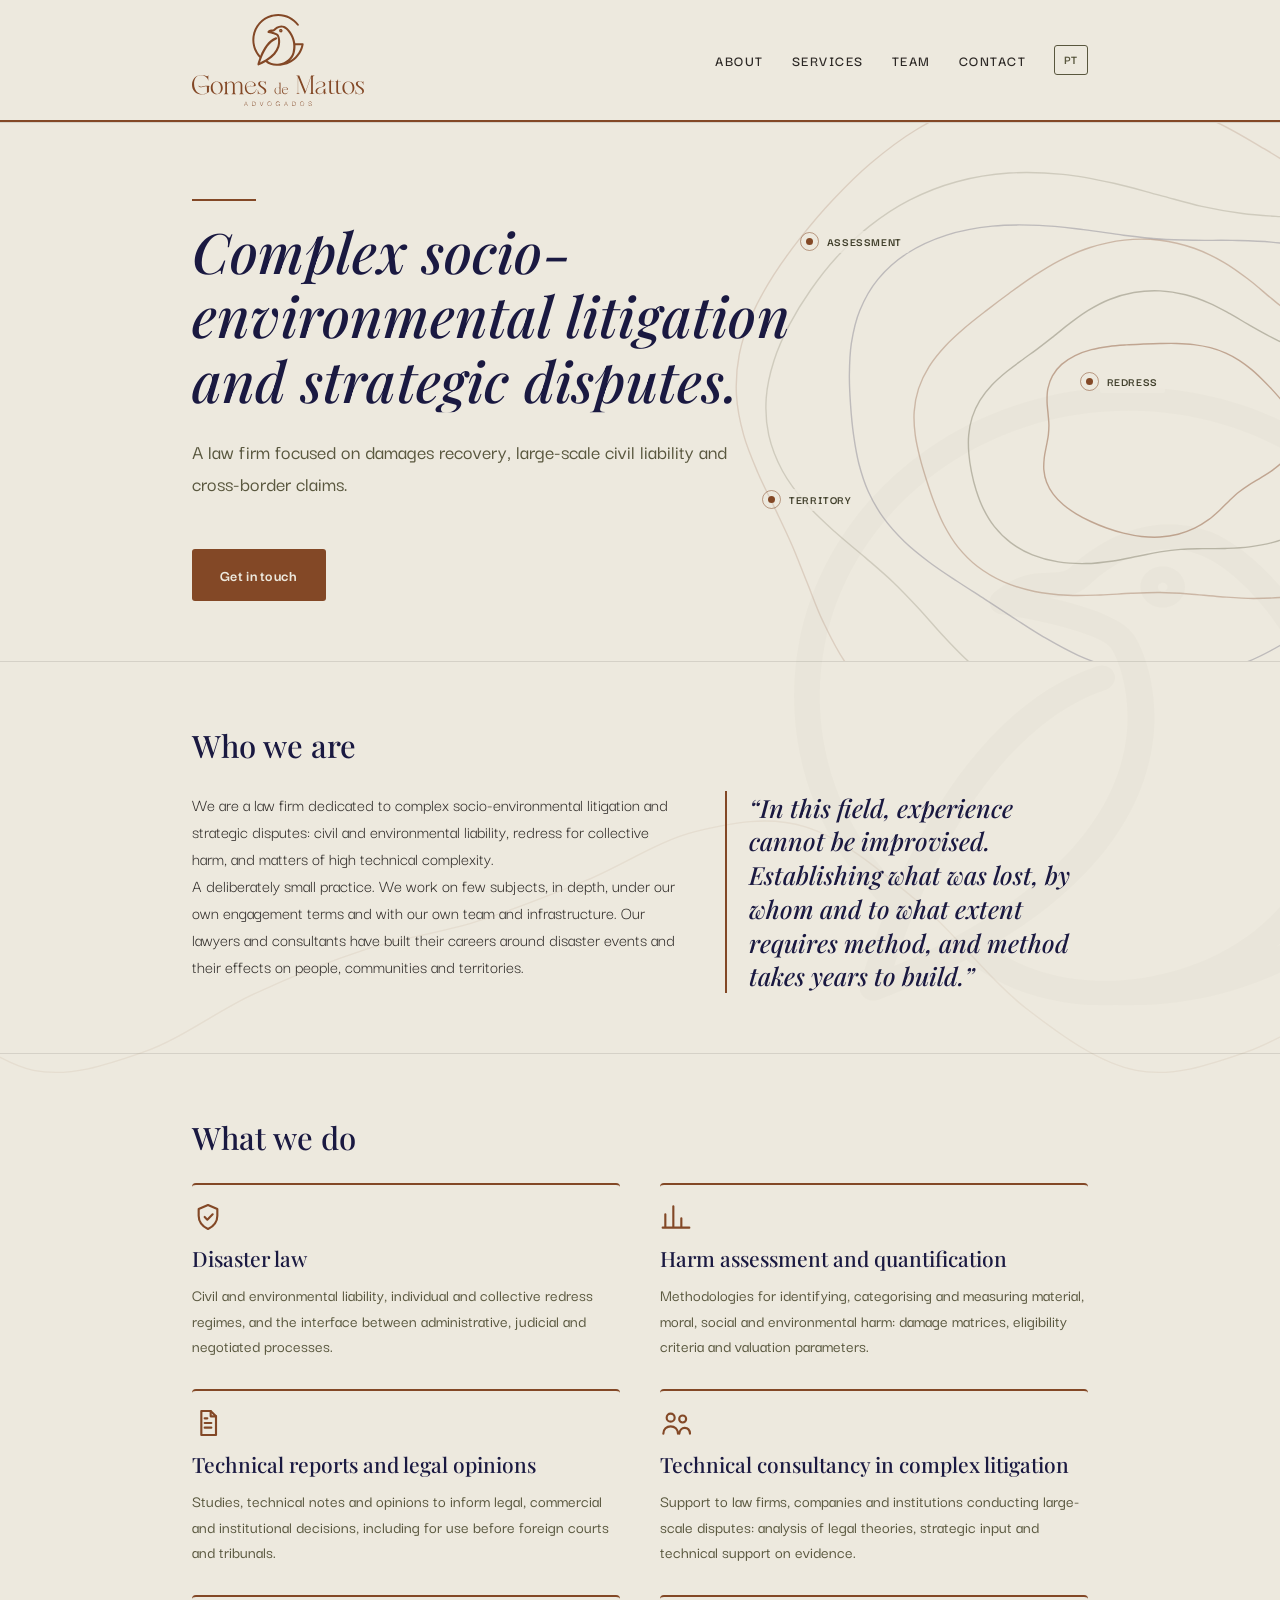
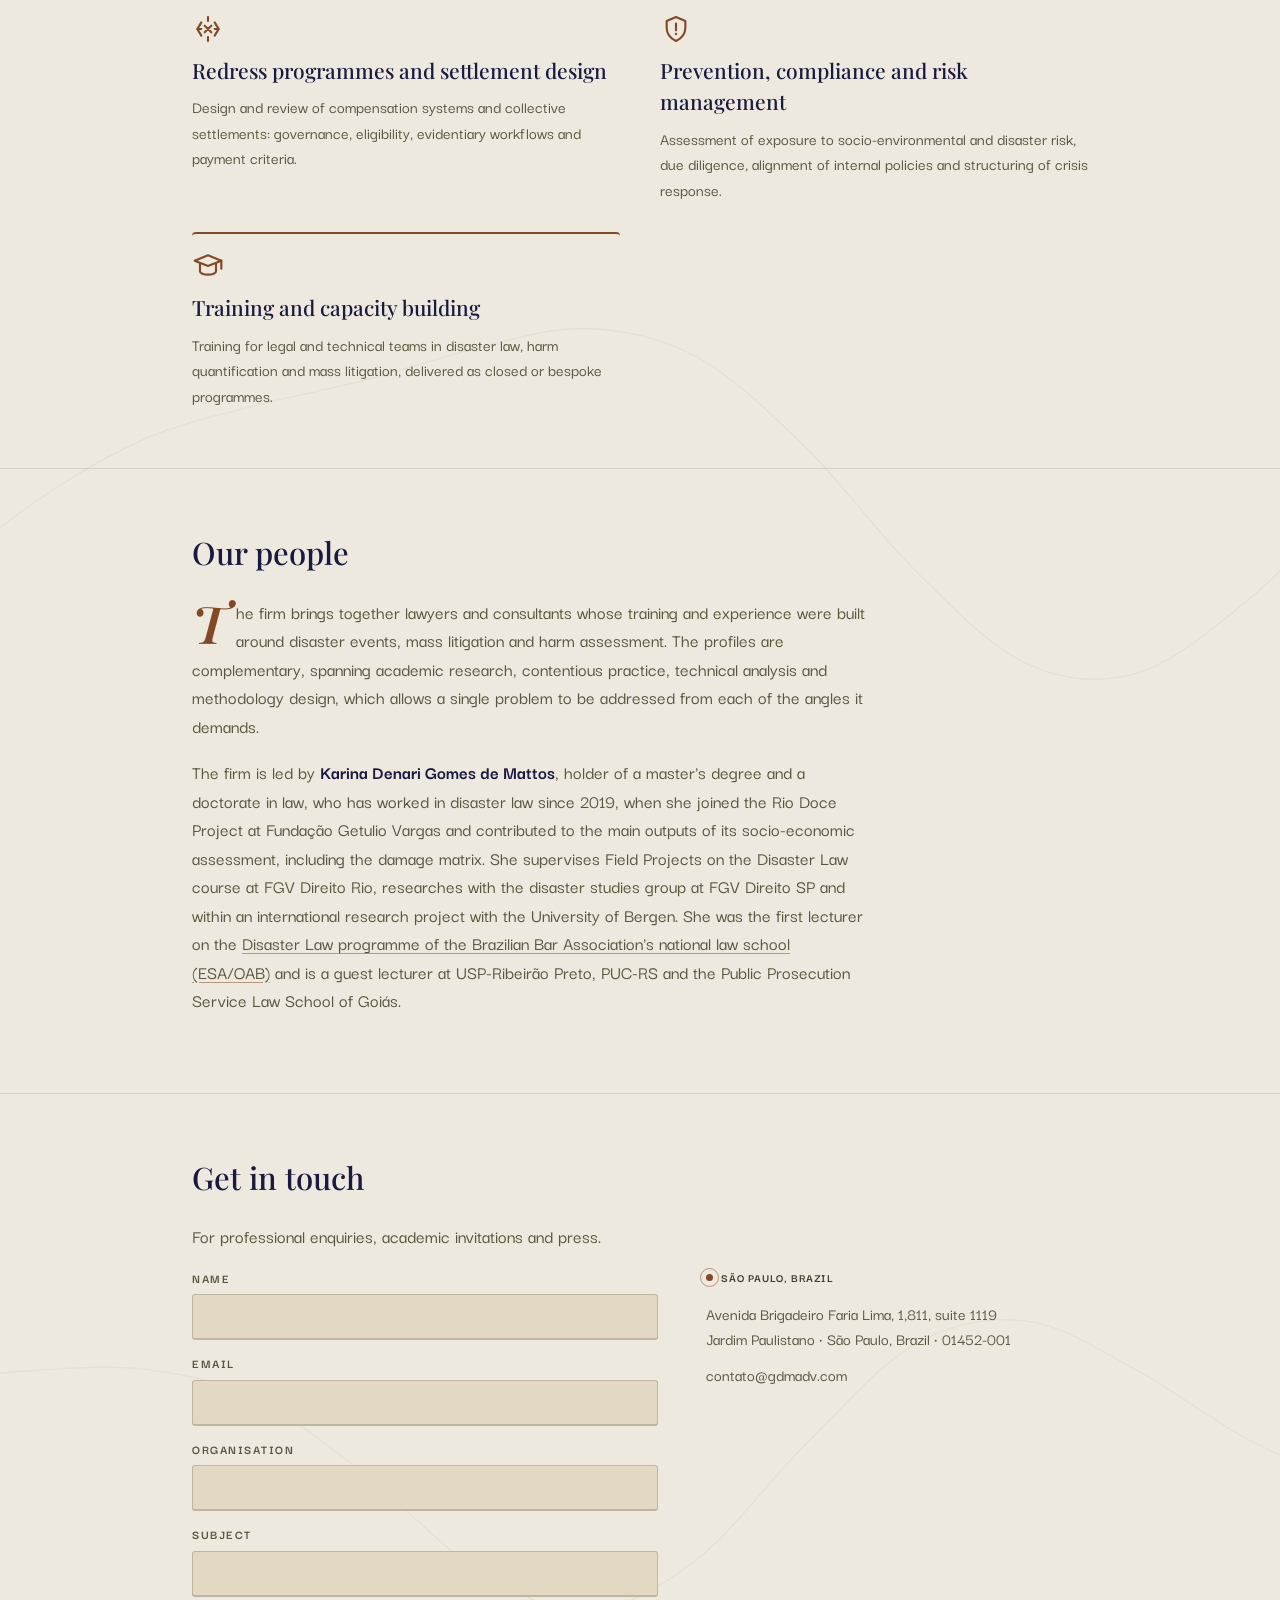
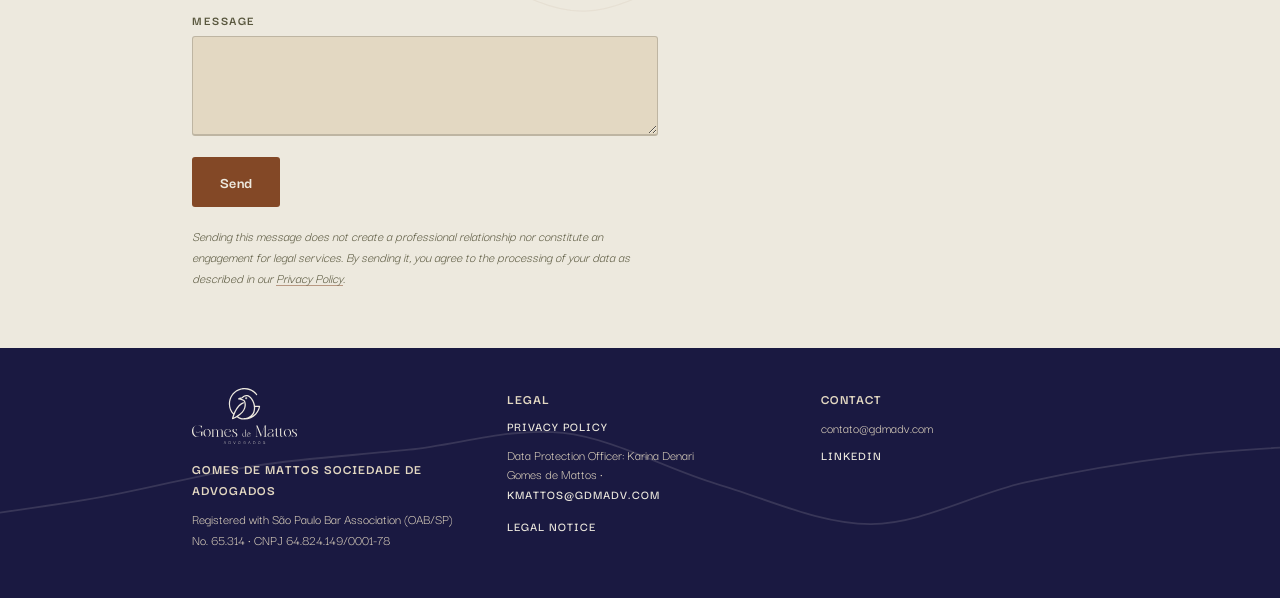
==== commit b840bddf: "Add files via upload" ====
--- a/en/index.html
+++ b/en/index.html
@@ -29,19 +29,42 @@
 <div class="rule"></div>
 
 <section class="hero">
-  <div class="wrap">
+  <svg class="hero-map" viewBox="0 0 980 660" xmlns="http://www.w3.org/2000/svg" preserveAspectRatio="xMidYMid slice" aria-hidden="true">
+<path class="contour contour-0" d="M 786.55 330.00 C 786.33 333.93 785.34 337.98 783.63 341.72 C 781.92 345.46 779.27 349.13 776.31 352.44 C 773.34 355.75 769.54 358.78 765.86 361.57 C 762.18 364.36 758.02 366.78 754.23 369.17 C 750.44 371.56 746.60 373.65 743.13 375.93 C 739.66 378.20 736.47 380.38 733.39 382.84 C 730.31 385.30 727.60 387.90 724.65 390.67 C 721.71 393.44 718.95 396.49 715.70 399.46 C 712.45 402.43 709.07 405.65 705.15 408.48 C 701.23 411.31 696.89 414.17 692.17 416.44 C 687.45 418.70 682.20 420.71 676.84 422.07 C 671.47 423.43 665.67 424.29 660.00 424.62 C 654.33 424.96 648.44 424.68 642.80 424.09 C 637.15 423.49 631.52 422.34 626.12 421.03 C 620.72 419.73 615.46 418.04 610.39 416.23 C 605.32 414.42 600.40 412.39 595.69 410.19 C 590.99 408.00 586.39 405.65 582.15 403.05 C 577.90 400.46 573.79 397.67 570.24 394.63 C 566.68 391.59 563.40 388.28 560.80 384.81 C 558.21 381.33 556.11 377.56 554.67 373.79 C 553.22 370.02 552.47 366.02 552.11 362.18 C 551.75 358.33 552.13 354.43 552.52 350.74 C 552.91 347.04 553.84 343.46 554.47 340.00 C 555.10 336.55 555.89 333.30 556.28 330.00 C 556.67 326.70 556.85 323.56 556.81 320.22 C 556.76 316.87 556.30 313.52 556.02 309.94 C 555.73 306.35 555.10 302.58 555.08 298.71 C 555.05 294.84 555.02 290.69 555.86 286.71 C 556.70 282.73 557.97 278.55 560.10 274.81 C 562.23 271.06 565.14 267.36 568.64 264.22 C 572.15 261.09 576.53 258.28 581.14 256.01 C 585.75 253.73 591.07 251.98 596.30 250.57 C 601.54 249.16 607.16 248.30 612.57 247.55 C 617.98 246.81 623.45 246.47 628.78 246.10 C 634.10 245.73 639.31 245.55 644.52 245.33 C 649.72 245.12 654.82 244.91 660.00 244.81 C 665.18 244.72 670.37 244.59 675.59 244.76 C 680.81 244.92 686.13 245.16 691.33 245.82 C 696.52 246.48 701.80 247.39 706.77 248.70 C 711.74 250.02 716.64 251.73 721.17 253.72 C 725.69 255.71 729.95 258.12 733.91 260.65 C 737.87 263.17 741.46 266.02 744.90 268.87 C 748.35 271.72 751.47 274.73 754.58 277.74 C 757.69 280.76 760.64 283.81 763.56 286.95 C 766.47 290.09 769.39 293.25 772.07 296.58 C 774.74 299.91 777.45 303.33 779.59 306.93 C 781.73 310.53 783.73 314.32 784.89 318.16 C 786.05 322.01 786.76 326.07 786.55 330.00 Z" fill="none" stroke="#834826" stroke-width="1.3" opacity="0.42"/>
+<path class="contour contour-1" d="M 845.37 330.00 C 844.90 335.80 843.58 341.59 842.04 347.26 C 840.51 352.92 838.45 358.50 836.14 363.98 C 833.83 369.47 831.24 374.89 828.18 380.16 C 825.12 385.42 821.79 390.68 817.77 395.58 C 813.76 400.49 809.28 405.34 804.09 409.61 C 798.90 413.87 793.01 417.89 786.64 421.18 C 780.27 424.47 773.10 427.24 765.87 429.34 C 758.63 431.44 750.78 432.80 743.23 433.79 C 735.67 434.78 727.90 435.00 720.56 435.27 C 713.23 435.54 706.09 435.28 699.23 435.41 C 692.37 435.55 685.93 435.56 679.39 436.07 C 672.86 436.57 666.66 437.38 660.00 438.45 C 653.34 439.52 646.68 441.11 639.43 442.50 C 632.18 443.90 624.53 445.71 616.52 446.83 C 608.51 447.96 599.88 449.11 591.39 449.26 C 582.90 449.41 573.90 449.08 565.59 447.74 C 557.27 446.40 548.87 444.18 541.50 441.19 C 534.12 438.21 527.21 434.22 521.32 429.85 C 515.44 425.48 510.43 420.25 506.18 414.98 C 501.94 409.71 498.69 403.91 495.85 398.24 C 493.01 392.57 490.97 386.70 489.14 380.96 C 487.30 375.22 485.95 369.48 484.82 363.80 C 483.70 358.11 482.82 352.47 482.39 346.84 C 481.97 341.20 481.77 335.56 482.28 330.00 C 482.80 324.44 483.74 318.84 485.48 313.46 C 487.22 308.08 489.67 302.73 492.73 297.73 C 495.79 292.73 499.69 287.91 503.86 283.43 C 508.02 278.95 512.91 274.82 517.71 270.85 C 522.50 266.88 527.69 263.29 532.63 259.63 C 537.57 255.97 542.52 252.55 547.36 248.90 C 552.21 245.26 556.83 241.59 561.69 237.76 C 566.55 233.92 571.26 229.85 576.53 225.90 C 581.80 221.96 587.22 217.74 593.31 214.08 C 599.40 210.41 606.01 206.70 613.08 203.92 C 620.15 201.14 627.93 198.74 635.75 197.40 C 643.57 196.05 651.98 195.52 660.00 195.88 C 668.02 196.23 676.24 197.64 683.85 199.54 C 691.47 201.44 698.83 204.33 705.68 207.27 C 712.52 210.20 718.82 213.80 724.93 217.14 C 731.04 220.48 736.61 224.03 742.34 227.31 C 748.08 230.59 753.55 233.72 759.33 236.80 C 765.11 239.87 771.00 242.68 777.02 245.75 C 783.04 248.81 789.39 251.75 795.45 255.17 C 801.50 258.59 807.80 262.17 813.33 266.26 C 818.87 270.35 824.28 274.85 828.63 279.71 C 832.99 284.56 836.74 289.92 839.46 295.38 C 842.17 300.84 843.93 306.70 844.91 312.47 C 845.90 318.24 845.85 324.20 845.37 330.00 Z" fill="none" stroke="#59573E" stroke-width="1.3" opacity="0.34"/>
+<path class="contour contour-2" d="M 898.00 330.00 C 899.01 337.44 899.01 345.05 898.56 352.61 C 898.11 360.18 896.96 367.80 895.32 375.40 C 893.68 383.00 891.59 390.67 888.72 398.21 C 885.85 405.76 882.52 413.41 878.09 420.66 C 873.67 427.91 868.50 435.20 862.15 441.69 C 855.81 448.18 848.35 454.44 840.00 459.60 C 831.64 464.76 822.00 469.27 812.03 472.65 C 802.06 476.03 790.97 478.36 780.18 479.87 C 769.39 481.39 758.01 481.69 747.29 481.72 C 736.56 481.76 725.90 480.78 715.85 480.08 C 705.80 479.38 696.28 478.17 686.98 477.53 C 677.67 476.88 668.97 476.33 660.00 476.22 C 651.03 476.11 642.35 476.51 633.14 476.89 C 623.93 477.27 614.52 478.19 604.74 478.50 C 594.95 478.81 584.61 479.31 574.42 478.76 C 564.22 478.21 553.51 477.28 543.56 475.21 C 533.62 473.13 523.58 470.16 514.74 466.30 C 505.89 462.44 497.59 457.46 490.50 452.04 C 483.40 446.62 477.35 440.22 472.15 433.78 C 466.96 427.34 462.95 420.30 459.30 413.43 C 455.65 406.56 452.94 399.49 450.24 392.56 C 447.54 385.63 445.31 378.75 443.11 371.84 C 440.91 364.94 438.78 358.11 437.03 351.13 C 435.29 344.16 433.54 337.13 432.64 330.00 C 431.73 322.87 431.11 315.56 431.62 308.35 C 432.13 301.14 433.37 293.78 435.71 286.73 C 438.04 279.68 441.47 272.67 445.62 266.06 C 449.77 259.46 455.07 253.13 460.63 247.12 C 466.18 241.11 472.59 235.50 478.97 229.99 C 485.35 224.47 492.13 219.29 498.92 214.02 C 505.70 208.75 512.54 203.57 519.69 198.34 C 526.84 193.12 534.01 187.74 541.84 182.64 C 549.66 177.54 557.77 172.24 566.65 167.74 C 575.53 163.23 585.07 158.79 595.10 155.62 C 605.14 152.45 616.04 149.85 626.85 148.73 C 637.67 147.60 649.18 147.61 660.00 148.88 C 670.82 150.15 681.80 152.90 691.75 156.35 C 701.70 159.81 711.16 164.68 719.70 169.59 C 728.23 174.50 735.81 180.39 742.95 185.82 C 750.09 191.24 756.23 196.99 762.54 202.13 C 768.84 207.27 774.54 212.16 780.77 216.68 C 787.01 221.19 793.24 225.18 799.95 229.24 C 806.66 233.29 813.85 236.92 821.06 241.02 C 828.27 245.12 836.05 249.15 843.22 253.84 C 850.40 258.52 857.80 263.54 864.12 269.13 C 870.43 274.71 876.39 280.87 881.12 287.34 C 885.85 293.81 889.68 300.85 892.50 307.96 C 895.31 315.07 896.99 322.56 898.00 330.00 Z" fill="none" stroke="#834826" stroke-width="1.3" opacity="0.3"/>
+<path class="contour contour-3" d="M 970.99 330.00 C 971.81 339.68 971.28 349.74 968.87 359.28 C 966.46 368.81 962.14 378.41 956.55 387.21 C 950.96 396.02 943.33 404.43 935.31 412.11 C 927.30 419.79 917.70 426.72 908.48 433.29 C 899.26 439.86 889.29 445.63 879.97 451.53 C 870.66 457.42 861.44 462.83 852.58 468.66 C 843.72 474.49 835.41 480.34 826.80 486.51 C 818.18 492.69 810.00 499.29 800.89 505.70 C 791.79 512.12 782.54 519.02 772.17 524.98 C 761.81 530.94 750.64 536.99 738.71 541.49 C 726.77 545.98 713.70 549.85 700.58 551.95 C 687.47 554.05 673.40 554.80 660.00 554.09 C 646.60 553.37 632.88 550.92 620.20 547.66 C 607.52 544.39 595.25 539.50 583.90 534.49 C 572.55 529.47 562.09 523.37 552.09 517.57 C 542.09 511.78 533.00 505.58 523.90 499.73 C 514.80 493.88 506.23 488.15 497.50 482.48 C 488.77 476.81 480.10 471.42 471.51 465.71 C 462.93 460.01 454.16 454.40 445.98 448.24 C 437.81 442.08 429.61 435.68 422.45 428.75 C 415.28 421.82 408.56 414.39 402.99 406.65 C 397.41 398.91 392.76 390.64 388.97 382.29 C 385.18 373.93 382.52 365.23 380.25 356.52 C 377.98 347.80 376.63 338.96 375.35 330.00 C 374.07 321.04 373.24 312.03 372.59 302.76 C 371.93 293.48 371.32 284.04 371.43 274.33 C 371.55 264.62 371.68 254.54 373.29 244.49 C 374.90 234.45 376.99 223.94 381.10 214.06 C 385.20 204.18 390.55 194.05 397.90 185.20 C 405.25 176.34 414.54 167.80 425.19 160.94 C 435.85 154.08 448.65 148.25 461.82 144.05 C 475.00 139.85 489.89 137.24 504.23 135.74 C 518.57 134.24 533.72 134.49 547.84 135.04 C 561.96 135.59 575.91 137.52 588.94 139.05 C 601.97 140.57 614.18 142.74 626.02 144.19 C 637.87 145.64 648.82 146.96 660.00 147.75 C 671.18 148.54 681.88 148.71 693.11 148.93 C 704.33 149.14 715.67 148.75 727.35 149.03 C 739.03 149.31 751.20 149.42 763.21 150.60 C 775.22 151.79 787.65 153.41 799.41 156.14 C 811.17 158.87 822.93 162.51 833.76 166.96 C 844.58 171.41 854.89 176.92 864.37 182.86 C 873.84 188.79 882.49 195.60 890.63 202.58 C 898.76 209.57 906.12 217.09 913.20 224.75 C 920.28 232.41 926.88 240.35 933.10 248.55 C 939.32 256.75 945.35 265.18 950.50 273.96 C 955.65 282.73 960.59 291.84 964.00 301.18 C 967.42 310.52 970.18 320.32 970.99 330.00 Z" fill="none" stroke="#1A1941" stroke-width="1.3" opacity="0.22"/>
+<path class="contour contour-4" d="M 1021.08 330.00 C 1020.69 341.35 1019.94 352.69 1018.11 363.95 C 1016.28 375.20 1013.97 386.55 1010.08 397.54 C 1006.20 408.52 1001.32 419.56 994.81 429.85 C 988.30 440.14 980.25 450.20 971.03 459.29 C 961.81 468.38 950.85 476.82 939.48 484.40 C 928.10 491.99 915.33 498.61 902.78 504.80 C 890.23 511.00 876.99 516.24 864.17 521.57 C 851.34 526.90 838.53 531.67 825.82 536.79 C 813.10 541.91 800.73 547.02 787.88 552.28 C 775.03 557.55 762.31 563.21 748.71 568.37 C 735.12 573.54 721.09 579.06 706.31 583.25 C 691.52 587.44 675.81 591.45 660.00 593.50 C 644.19 595.55 627.41 596.58 611.44 595.56 C 595.48 594.55 579.08 591.74 564.20 587.42 C 549.32 583.09 534.93 576.66 522.16 569.60 C 509.38 562.54 497.94 553.68 487.56 545.05 C 477.17 536.42 468.44 526.77 459.86 517.80 C 451.27 508.83 443.97 499.74 436.06 491.24 C 428.14 482.74 420.65 474.73 412.36 466.82 C 404.07 458.91 395.33 451.57 386.30 443.77 C 377.28 435.97 367.40 428.39 358.20 420.01 C 348.99 411.62 339.23 402.92 331.08 393.46 C 322.93 384.00 315.07 373.82 309.31 363.24 C 303.55 352.67 299.05 341.32 296.53 330.00 C 294.01 318.68 293.38 306.86 294.19 295.32 C 294.99 283.79 297.75 272.14 301.35 260.81 C 304.95 249.48 310.07 238.29 315.76 227.34 C 321.45 216.38 328.10 205.61 335.47 195.10 C 342.84 184.58 350.86 174.14 359.97 164.24 C 369.09 154.35 378.96 144.50 390.17 135.72 C 401.38 126.95 413.74 118.46 427.23 111.59 C 440.73 104.72 455.71 98.68 471.15 94.50 C 486.60 90.31 503.45 87.60 519.89 86.46 C 536.34 85.32 553.60 86.09 569.81 87.66 C 586.03 89.23 602.16 92.63 617.19 95.88 C 632.22 99.14 646.39 103.59 660.00 107.18 C 673.61 110.77 686.10 114.60 698.87 117.41 C 711.65 120.22 723.68 122.41 736.64 124.05 C 749.61 125.69 762.65 126.30 776.64 127.25 C 790.64 128.19 805.48 128.35 820.62 129.70 C 835.75 131.05 851.99 132.36 867.45 135.34 C 882.92 138.32 899.03 142.15 913.39 147.56 C 927.75 152.96 941.79 159.85 953.63 167.78 C 965.47 175.70 975.94 185.22 984.44 195.13 C 992.95 205.04 999.44 216.17 1004.66 227.21 C 1009.87 238.25 1013.09 249.94 1015.72 261.37 C 1018.35 272.81 1019.54 284.40 1020.43 295.83 C 1021.32 307.27 1021.46 318.65 1021.08 330.00 Z" fill="none" stroke="#59573E" stroke-width="1.3" opacity="0.2"/>
+<path class="contour contour-5" d="M 1079.87 330.00 C 1079.83 343.17 1078.52 356.35 1076.67 369.50 C 1074.83 382.64 1072.33 395.79 1068.81 408.87 C 1065.30 421.95 1061.28 435.16 1055.60 447.98 C 1049.92 460.80 1043.33 473.76 1034.75 485.78 C 1026.17 497.81 1016.01 509.67 1004.13 520.12 C 992.25 530.58 978.32 540.30 963.48 548.51 C 948.64 556.71 931.85 563.60 915.09 569.36 C 898.33 575.12 880.32 579.29 862.93 583.07 C 845.54 586.86 827.86 589.30 810.76 592.06 C 793.67 594.83 777.00 596.95 760.36 599.66 C 743.71 602.38 727.62 605.26 710.90 608.36 C 694.17 611.47 677.53 615.21 660.00 618.29 C 642.47 621.38 624.31 624.95 605.72 626.87 C 587.12 628.79 567.48 630.43 548.43 629.80 C 529.38 629.16 509.54 627.22 491.41 623.04 C 473.29 618.87 455.30 612.57 439.69 604.75 C 424.08 596.92 409.80 586.76 397.75 576.08 C 385.70 565.40 375.87 552.86 367.39 540.68 C 358.91 528.50 352.79 515.38 346.88 502.99 C 340.97 490.61 336.75 478.20 331.95 466.37 C 327.14 454.54 322.92 443.22 318.04 431.98 C 313.16 420.75 307.92 410.03 302.68 398.94 C 297.45 387.84 291.53 376.88 286.62 365.39 C 281.71 353.90 276.57 342.12 273.22 330.00 C 269.87 317.88 267.19 305.27 266.52 292.70 C 265.85 280.14 266.71 267.21 269.20 254.60 C 271.68 242.00 276.06 229.38 281.41 217.09 C 286.77 204.81 293.78 192.78 301.32 180.90 C 308.85 169.02 317.46 157.41 326.61 145.81 C 335.77 134.21 345.51 122.66 356.24 111.29 C 366.97 99.93 378.25 88.37 391.01 77.60 C 403.77 66.83 417.50 55.93 432.81 46.68 C 448.12 37.42 464.98 28.56 482.86 22.09 C 500.75 15.62 520.45 10.44 540.12 7.86 C 559.78 5.29 580.89 4.91 600.87 6.65 C 620.86 8.39 641.29 12.81 660.00 18.28 C 678.71 23.76 696.68 31.70 713.12 39.48 C 729.56 47.26 744.44 56.61 758.64 64.95 C 772.84 73.30 785.40 82.00 798.33 89.54 C 811.27 97.09 823.25 103.96 836.24 110.22 C 849.22 116.48 862.31 121.64 876.24 127.10 C 890.17 132.55 905.01 137.21 919.80 142.94 C 934.60 148.68 950.41 154.38 964.98 161.50 C 979.55 168.62 994.47 176.54 1007.23 185.66 C 1020.00 194.77 1031.97 205.16 1041.57 216.20 C 1051.18 227.24 1058.97 239.51 1064.85 251.89 C 1070.74 264.27 1074.37 277.47 1076.88 290.48 C 1079.38 303.50 1079.90 316.83 1079.87 330.00 Z" fill="none" stroke="#834826" stroke-width="1.3" opacity="0.16"/>
+</svg>
+  <div class="hero-marker hero-marker-1"><span class="hero-marker-dot"></span><span class="hero-marker-label">Assessment</span></div>
+  <div class="hero-marker hero-marker-2"><span class="hero-marker-dot"></span><span class="hero-marker-label">Redress</span></div>
+  <div class="hero-marker hero-marker-3"><span class="hero-marker-dot"></span><span class="hero-marker-label">Territory</span></div>
+  <div class="wrap">
+    <span class="hero-kicker"></span>
     <h1>Complex socio-environmental litigation and strategic disputes.</h1>
     <p class="lead">A law firm focused on damages recovery, large-scale civil liability and cross-border claims.</p>
     <a class="btn" href="#contact">Get in touch</a>
   </div>
 </section>
 
+<div class="territory-wrap">
+<svg class="territory-lines" viewBox="0 0 1000 2350" preserveAspectRatio="none" xmlns="http://www.w3.org/2000/svg" aria-hidden="true">
+<path class="territory-line territory-line-0" d="M -60.00 282.65 C -45.64 291.08 -2.56 327.30 26.15 333.23 C 54.87 339.15 83.59 328.60 112.31 318.22 C 141.03 307.85 169.74 284.82 198.46 270.97 C 227.18 257.11 255.90 244.84 284.62 235.10 C 313.33 225.37 342.05 221.90 370.77 212.56 C 399.49 203.22 428.21 191.35 456.92 179.07 C 485.64 166.79 514.36 146.24 543.08 138.88 C 571.79 131.53 600.51 125.70 629.23 134.95 C 657.95 144.20 686.67 169.75 715.38 194.36 C 744.10 218.98 772.82 259.51 801.54 282.65 C 830.26 305.80 858.97 327.30 887.69 333.23 C 916.41 339.15 945.13 328.60 973.85 318.22 C 1002.56 307.85 1045.64 278.84 1060.00 270.97" fill="none" stroke="#834826" stroke-width="1.1" opacity="0.07"/>
+<path class="territory-line territory-line-1" d="M -60.00 1245.60 C -45.64 1233.63 -2.56 1194.39 26.15 1173.78 C 54.87 1153.17 83.59 1135.10 112.31 1121.93 C 141.03 1108.75 169.74 1102.69 198.46 1094.71 C 227.18 1086.72 255.90 1081.78 284.62 1074.04 C 313.33 1066.30 342.05 1055.31 370.77 1048.27 C 399.49 1041.22 428.21 1030.79 456.92 1031.77 C 485.64 1032.75 514.36 1038.04 543.08 1054.14 C 571.79 1070.24 600.51 1099.20 629.23 1128.36 C 657.95 1157.52 686.67 1199.78 715.38 1229.10 C 744.10 1258.43 772.82 1290.43 801.54 1304.32 C 830.26 1318.22 858.97 1320.93 887.69 1312.49 C 916.41 1304.05 945.13 1277.88 973.85 1253.69 C 1002.56 1229.50 1045.64 1181.76 1060.00 1167.38" fill="none" stroke="#59573E" stroke-width="1.1" opacity="0.06"/>
+<path class="territory-line territory-line-2" d="M -60.00 1889.14 C -45.64 1887.60 -2.56 1881.61 26.15 1879.90 C 54.87 1878.18 83.59 1875.11 112.31 1878.85 C 141.03 1882.58 169.74 1888.11 198.46 1902.31 C 227.18 1916.50 255.90 1941.03 284.62 1964.00 C 313.33 1986.97 342.05 2021.50 370.77 2040.13 C 399.49 2058.76 428.21 2076.67 456.92 2075.78 C 485.64 2074.89 514.36 2057.37 543.08 2034.79 C 571.79 2012.20 600.51 1969.67 629.23 1940.26 C 657.95 1910.84 686.67 1875.09 715.38 1858.31 C 744.10 1841.53 772.82 1836.05 801.54 1839.57 C 830.26 1843.08 858.97 1863.42 887.69 1879.41 C 916.41 1895.39 945.13 1919.36 973.85 1935.48 C 1002.56 1951.60 1045.64 1969.37 1060.00 1976.14" fill="none" stroke="#834826" stroke-width="1.0" opacity="0.055"/>
+</svg>
+
 <section id="about">
   <div class="wrap">
     <h3>Who we are</h3>
-    <p>We are a law firm dedicated to complex socio-environmental litigation and strategic disputes: civil and environmental liability, redress for collective harm, and matters of high technical complexity.</p>
-    <p>A deliberately small practice. We work on few subjects, in depth, under our own engagement terms and with our own team and infrastructure. Our lawyers and consultants have built their careers around disaster events and their effects on people, communities and territories.</p>
-    <p>In this field, experience cannot be improvised. Establishing what was lost, by whom and to what extent requires method, and method takes years to build.</p>
+    <div class="sobre-grid">
+      <div class="sobre-text">
+        <p>We are a law firm dedicated to complex socio-environmental litigation and strategic disputes: civil and environmental liability, redress for collective harm, and matters of high technical complexity.</p>
+        <p>A deliberately small practice. We work on few subjects, in depth, under our own engagement terms and with our own team and infrastructure. Our lawyers and consultants have built their careers around disaster events and their effects on people, communities and territories.</p>
+      </div>
+      <blockquote class="sobre-pullquote"><p>&ldquo;In this field, experience cannot be improvised. Establishing what was lost, by whom and to what extent requires method, and method takes years to build.&rdquo;</p></blockquote>
+    </div>
   </div>
 </section>
 
@@ -50,30 +73,37 @@
     <h3>What we do</h3>
     <div class="services-grid">
       <div class="service-card">
+        <span class="service-icon"><svg viewBox="0 0 24 24" fill="none" stroke="currentColor" stroke-width="1.6" stroke-linecap="round" stroke-linejoin="round"><path d="M12 3l7 3v5c0 4.5-3 8-7 10-4-2-7-5.5-7-10V6l7-3z"/><path d="M9.5 12l2 2 4-4"/></svg></span>
         <h4>Disaster law</h4>
         <p>Civil and environmental liability, individual and collective redress regimes, and the interface between administrative, judicial and negotiated processes.</p>
       </div>
       <div class="service-card">
+        <span class="service-icon"><svg viewBox="0 0 24 24" fill="none" stroke="currentColor" stroke-width="1.6" stroke-linecap="round" stroke-linejoin="round"><path d="M4 20V10M10 20V4M16 20v-7M22 20H2"/></svg></span>
         <h4>Harm assessment and quantification</h4>
         <p>Methodologies for identifying, categorising and measuring material, moral, social and environmental harm: damage matrices, eligibility criteria and valuation parameters.</p>
       </div>
       <div class="service-card">
+        <span class="service-icon"><svg viewBox="0 0 24 24" fill="none" stroke="currentColor" stroke-width="1.6" stroke-linecap="round" stroke-linejoin="round"><path d="M7 3h7l4 4v14H7V3z"/><path d="M14 3v4h4M9.5 12h5M9.5 15.5h5M9.5 8.5h2"/></svg></span>
         <h4>Technical reports and legal opinions</h4>
         <p>Studies, technical notes and opinions to inform legal, commercial and institutional decisions, including for use before foreign courts and tribunals.</p>
       </div>
       <div class="service-card">
+        <span class="service-icon"><svg viewBox="0 0 24 24" fill="none" stroke="currentColor" stroke-width="1.6" stroke-linecap="round" stroke-linejoin="round"><circle cx="8" cy="8" r="3"/><circle cx="17" cy="9" r="2.6"/><path d="M2.5 20c0-3.3 2.5-5.5 5.5-5.5s5.5 2.2 5.5 5.5M14.5 20c.2-2.6 1.9-4.3 4-4.3s3.8 1.6 4 4.3"/></svg></span>
         <h4>Technical consultancy in complex litigation</h4>
         <p>Support to law firms, companies and institutions conducting large-scale disputes: analysis of legal theories, strategic input and technical support on evidence.</p>
       </div>
       <div class="service-card">
+        <span class="service-icon"><svg viewBox="0 0 24 24" fill="none" stroke="currentColor" stroke-width="1.6" stroke-linecap="round" stroke-linejoin="round"><path d="M12 3v3M12 18v3M4 12h3M17 12h3"/><path d="M7 7l-3 5 3 5M17 7l3 5-3 5"/><path d="M9.5 9.5l5 5M14.5 9.5l-5 5"/></svg></span>
         <h4>Redress programmes and settlement design</h4>
         <p>Design and review of compensation systems and collective settlements: governance, eligibility, evidentiary workflows and payment criteria.</p>
       </div>
       <div class="service-card">
+        <span class="service-icon"><svg viewBox="0 0 24 24" fill="none" stroke="currentColor" stroke-width="1.6" stroke-linecap="round" stroke-linejoin="round"><path d="M12 3l7 3v5c0 4.5-3 8-7 10-4-2-7-5.5-7-10V6l7-3z"/><path d="M12 8v5"/><circle cx="12" cy="15.8" r=".9" fill="currentColor" stroke="none"/></svg></span>
         <h4>Prevention, compliance and risk management</h4>
         <p>Assessment of exposure to socio-environmental and disaster risk, due diligence, alignment of internal policies and structuring of crisis response.</p>
       </div>
       <div class="service-card">
+        <span class="service-icon"><svg viewBox="0 0 24 24" fill="none" stroke="currentColor" stroke-width="1.6" stroke-linecap="round" stroke-linejoin="round"><path d="M2 8l10-4 10 4-10 4-10-4z"/><path d="M6 10.5V16c0 1.4 2.7 2.5 6 2.5s6-1.1 6-2.5v-5.5M22 8v6"/></svg></span>
         <h4>Training and capacity building</h4>
         <p>Training for legal and technical teams in disaster law, harm quantification and mass litigation, delivered as closed or bespoke programmes.</p>
       </div>
@@ -84,7 +114,7 @@
 <section id="team">
   <div class="wrap">
     <h3>Our people</h3>
-    <p>The firm brings together lawyers and consultants whose training and experience were built around disaster events, mass litigation and harm assessment. The profiles are complementary, spanning academic research, contentious practice, technical analysis and methodology design, which allows a single problem to be addressed from each of the angles it demands.</p>
+    <p class="equipe-lead">The firm brings together lawyers and consultants whose training and experience were built around disaster events, mass litigation and harm assessment. The profiles are complementary, spanning academic research, contentious practice, technical analysis and methodology design, which allows a single problem to be addressed from each of the angles it demands.</p>
     <p>The firm is led by <span class="team-name">Karina Denari Gomes de Mattos</span>, holder of a master's degree and a doctorate in law, who has worked in disaster law since 2019, when she joined the Rio Doce Project at Funda&ccedil;&atilde;o Getulio Vargas and contributed to the main outputs of its socio-economic assessment, including the damage matrix. She supervises Field Projects on the Disaster Law course at FGV Direito Rio, researches with the disaster studies group at FGV Direito SP and within an international research project with the University of Bergen. She was the first lecturer on the <a href="https://direitodosdesastres.com.br/" target="_blank" rel="noopener">Disaster Law programme of the Brazilian Bar Association's national law school (ESA/OAB)</a> and is a guest lecturer at USP-Ribeir&atilde;o Preto, PUC-RS and the Public Prosecution Service Law School of Goi&aacute;s.</p>
   </div>
 </section>
@@ -120,6 +150,7 @@
         <p class="form-status" id="form-status">Opening your email app with the message filled in &mdash; just review and send from there.</p>
       </form>
       <div class="contact-info">
+        <div class="contact-marker"><span class="hero-marker-dot"></span><span class="contact-marker-label">S&atilde;o Paulo, Brazil</span></div>
         <p>Avenida Brigadeiro Faria Lima, 1,811, suite 1119<br>
         Jardim Paulistano &middot; S&atilde;o Paulo, Brazil &middot; 01452-001</p>
         <p><a href="mailto:contato@gdmadv.com">contato@gdmadv.com</a></p>
@@ -128,20 +159,36 @@
   </div>
 </section>
 
+</div>
+
 <footer>
   <div class="wrap">
-    <div class="footer-legal">
-      <img class="logo-mark logo-mark--footer" src="/assets/logo-cream.svg" alt="Gomes de Mattos Advogados">
-      <p style="margin-top:14px;">Gomes de Mattos Sociedade de Advogados</p>
-      <p>Registered with S&atilde;o Paulo Bar Association (OAB/SP) No. 65.314 &middot; CNPJ 64.824.149/0001-78</p>
-      <p>Data Protection Officer: Karina Denari Gomes de Mattos &middot; <a href="mailto:kmattos@gdmadv.com">kmattos@gdmadv.com</a></p>
-      <div class="footer-links">
-        <a href="/en/privacy.html">Privacy Policy</a>
-        <a href="/en/legal-notice.html">Legal Notice</a>
-        <a href="https://www.linkedin.com/company/gdmadvogados/" target="_blank" rel="noopener">LinkedIn</a>
-      </div>
-    </div>
-  </div>
+    <div class="footer-cols">
+      <div class="footer-col">
+        <img class="logo-mark logo-mark--footer" src="/assets/logo-cream.svg" alt="Gomes de Mattos Advogados">
+        <p class="footer-col-title" style="margin-top:14px;">Gomes de Mattos Sociedade de Advogados</p>
+        <p>Registered with S&atilde;o Paulo Bar Association (OAB/SP) No. 65.314 &middot; CNPJ 64.824.149/0001-78</p>
+      </div>
+      <div class="footer-col">
+        <p class="footer-col-title">Legal</p>
+        <div class="footer-links">
+          <a href="/en/privacy.html">Privacy Policy</a>
+          <p class="footer-dpo-note">Data Protection Officer: Karina Denari Gomes de Mattos &middot; <a href="mailto:kmattos@gdmadv.com">kmattos@gdmadv.com</a></p>
+          <a href="/en/legal-notice.html">Legal Notice</a>
+        </div>
+      </div>
+      <div class="footer-col">
+        <p class="footer-col-title">Contact</p>
+        <p><a href="mailto:contato@gdmadv.com">contato@gdmadv.com</a></p>
+        <div class="footer-links">
+          <a href="https://www.linkedin.com/company/gdmadvogados/" target="_blank" rel="noopener">LinkedIn</a>
+        </div>
+      </div>
+    </div>
+  </div>
+  <div class="footer-lines-wrap"><svg class="footer-lines" viewBox="0 0 960 140" preserveAspectRatio="none" xmlns="http://www.w3.org/2000/svg" aria-hidden="true">
+<path d="M -40.00 96.45 C -20.74 94.29 37.04 88.59 75.56 83.51 C 114.07 78.43 152.59 70.38 191.11 65.95 C 229.63 61.53 268.15 60.03 306.67 56.97 C 345.19 53.90 383.70 44.36 422.22 47.57 C 460.74 50.77 499.26 67.68 537.78 76.18 C 576.30 84.68 614.81 98.73 653.33 98.57 C 691.85 98.42 730.37 81.59 768.89 75.25 C 807.41 68.91 845.93 64.11 884.44 60.54 C 922.96 56.97 980.74 54.96 1000.00 53.85" fill="none" stroke="#EDE9DE" stroke-width="1" opacity="0.14"/>
+</svg></div>
 </footer>
 <script>
 window.GDM_MAILTO_LINES = function (f) {
@@ -165,5 +212,15 @@
   if (status) { status.classList.add('visible'); }
 });
 </script>
+<script>
+(function () {
+  var header = document.querySelector('header');
+  function onScroll() {
+    if (window.scrollY > 10) { header.classList.add('scrolled'); }
+    else { header.classList.remove('scrolled'); }
+  }
+  window.addEventListener('scroll', onScroll, { passive: true });
+})();
+</script>
 </body>
 </html>
--- a/style.css
+++ b/style.css
@@ -352,3 +352,162 @@
 @media (max-width: 640px) {
   .watermark { width: 78vw; right: -18%; bottom: -8%; }
 }
+
+
+/* ===== Visual refresh: hero map, section motion, footer (added) ===== */
+
+header {
+  position: sticky;
+  top: 0;
+  z-index: 50;
+  background-color: rgba(237,233,222,0.92);
+  backdrop-filter: blur(6px);
+  transition: box-shadow 0.25s ease, background-color 0.25s ease, backdrop-filter 0.25s ease;
+}
+header.scrolled {
+  background-color: rgba(237,233,222,0.94);
+  backdrop-filter: blur(10px);
+  box-shadow: 0 2px 16px rgba(44,40,37,0.12);
+}
+
+.hero { position: relative; overflow: hidden; isolation: isolate; }
+.hero-map {
+  position: absolute; top: -8%; right: -6%;
+  width: min(62%, 760px); height: 132%; z-index: 0; pointer-events: none;
+}
+.contour { transform-origin: 660px 330px; }
+.contour-0 { animation: driftA 22s ease-in-out infinite alternate; }
+.contour-1 { animation: driftB 28s ease-in-out infinite alternate; }
+.contour-2 { animation: driftA 34s ease-in-out infinite alternate-reverse; }
+.contour-3 { animation: driftB 26s ease-in-out infinite alternate-reverse; }
+.contour-4 { animation: driftA 31s ease-in-out infinite alternate; }
+.contour-5 { animation: driftB 24s ease-in-out infinite alternate; }
+@keyframes driftA { from { transform: translate(0,0) scale(1); } to { transform: translate(5px,-4px) scale(1.012); } }
+@keyframes driftB { from { transform: translate(0,0) scale(1); } to { transform: translate(-4px,5px) scale(0.99); } }
+
+.hero .wrap { position: relative; z-index: 1; }
+
+.hero-kicker {
+  display: block; height: 2px; width: 0; background: var(--marrom); margin-bottom: 18px;
+  animation: drawRule 0.6s 0.05s cubic-bezier(.4,0,.2,1) forwards;
+}
+@keyframes drawRule { to { width: 64px; } }
+
+.hero h1 { clip-path: inset(0 100% 0 0); animation: wipeIn 0.9s 0.25s cubic-bezier(.4,0,.2,1) forwards; }
+@keyframes wipeIn { to { clip-path: inset(0 0 0 0); } }
+
+.hero p.lead, .hero .btn {
+  opacity: 0; transform: translateY(10px); animation: heroFadeUp 0.6s ease forwards;
+}
+.hero p.lead { animation-delay: 0.65s; }
+.hero .btn { animation-delay: 0.85s; }
+@keyframes heroFadeUp { to { opacity: 1; transform: translateY(0); } }
+
+.hero-marker {
+  display: flex; position: absolute; z-index: 2; align-items: center; gap: 7px;
+  opacity: 0; animation: markerIn 0.5s ease forwards; pointer-events: none;
+}
+.hero-marker-dot { position: relative; width: 7px; height: 7px; border-radius: 50%; background: var(--marrom); flex-shrink: 0; }
+.hero-marker-dot::after {
+  content: ""; position: absolute; inset: -6px; border-radius: 50%;
+  border: 1px solid var(--marrom); opacity: 0.5; animation: markerPulse 2.6s ease-out infinite;
+}
+.hero-marker-label {
+  font-size: 12px; font-weight: 700; letter-spacing: 0.6px; text-transform: uppercase;
+  color: var(--verde-02); background: rgba(237,233,222,0.72); padding: 2px 7px;
+  border-radius: 2px; white-space: nowrap;
+}
+@keyframes markerIn { to { opacity: 1; } }
+@keyframes markerPulse { 0% { transform: scale(0.6); opacity: 0.6; } 100% { transform: scale(1.8); opacity: 0; } }
+
+.hero-marker-1 { top: 20%; right: 29%; animation-delay: 1.05s; }
+.hero-marker-2 { top: 46%; right: 9%;  animation-delay: 1.25s; }
+.hero-marker-3 { top: 68%; right: 33%; animation-delay: 1.45s; }
+
+@media (max-width: 900px) { .hero-map { width: 88%; right: -18%; opacity: 0.8; } }
+@media (max-width: 640px) {
+  .hero-map { width: 130%; right: -40%; top: 4%; height: 70%; opacity: 0.55; }
+  .hero-marker-3 { display: none; }
+}
+
+/* territory lines threading through sobre/servicos/equipe/contato */
+.territory-wrap { position: relative; }
+.territory-lines { position: absolute; inset: 0; width: 100%; height: 100%; z-index: 0; pointer-events: none; }
+.territory-wrap > section { position: relative; z-index: 1; }
+
+/* quem somos: pull-quote */
+.sobre-grid { display: grid; grid-template-columns: 1.35fr 1fr; gap: 44px; align-items: start; }
+.sobre-pullquote { margin: 0; border-left: 2px solid var(--marrom); padding-left: 22px; }
+.sobre-pullquote p {
+  font-family: 'Playfair Display', Georgia, serif; font-style: italic; font-weight: 500;
+  font-size: 25px; line-height: 1.35; color: var(--azul); max-width: none; margin: 0;
+}
+@media (max-width: 760px) { .sobre-grid { grid-template-columns: 1fr; } }
+
+/* servicos: hover arc fragment + icons */
+.service-card { position: relative; transition: transform 0.25s ease, box-shadow 0.25s ease; border-radius: 4px; }
+.service-card::before {
+  content: ""; position: absolute; top: -8px; left: -8px; width: 58px; height: 58px;
+  border: 1px solid var(--marrom); border-radius: 50%; opacity: 0; transform: scale(0.55);
+  transition: opacity 0.3s ease, transform 0.3s ease; pointer-events: none; z-index: 0;
+}
+.service-card:hover::before { opacity: 0.28; transform: scale(1); }
+.service-card:hover { transform: translateY(-5px); box-shadow: 0 14px 26px rgba(44,40,37,0.12); }
+.service-icon, .service-card h4, .service-card p { position: relative; z-index: 1; }
+.service-icon {
+  display: inline-flex; width: 32px; height: 32px; align-items: center; justify-content: center;
+  color: var(--marrom); margin-bottom: 10px;
+}
+.service-icon svg { width: 100%; height: 100%; }
+
+.btn { transition: transform 0.2s ease, box-shadow 0.2s ease, opacity 0.2s ease; }
+.btn:hover { transform: translateY(-2px) scale(1.02); box-shadow: 0 10px 22px rgba(131,72,38,0.38); opacity: 1; }
+
+/* quem assina: dropcap */
+.equipe-lead::first-letter {
+  font-family: 'Playfair Display', Georgia, serif; font-style: italic; font-weight: 600;
+  font-size: 52px; line-height: 0.72; float: left; color: var(--marrom);
+  padding-right: 9px; padding-top: 6px;
+}
+
+/* contato: marker + focus states */
+.contact-marker { display: flex; align-items: center; gap: 8px; margin-bottom: 14px; }
+.contact-marker-label { font-size: 12px; font-weight: 700; letter-spacing: 0.6px; text-transform: uppercase; color: var(--verde-02); }
+
+.field label { transition: color 0.2s ease; }
+.field input, .field textarea {
+  border-bottom: 2px solid rgba(44,40,37,0.2);
+  transition: border-bottom-color 0.2s ease, background 0.2s ease;
+}
+.field input:focus, .field textarea:focus {
+  border-bottom-color: var(--marrom);
+  background: rgba(131,72,38,0.04);
+}
+.field:focus-within label { color: var(--marrom); }
+
+/* footer: 3 columns + faint line */
+footer { position: relative; overflow: hidden; }
+footer .wrap { position: relative; z-index: 1; }
+.footer-cols { display: flex; gap: 48px; flex-wrap: wrap; width: 100%; }
+.footer-col { flex: 1 1 180px; }
+.footer-col-title {
+  font-size: 13px; font-weight: 700; letter-spacing: 1px; text-transform: uppercase;
+  color: var(--marrom); margin-bottom: 10px;
+}
+.footer-col p { font-size: 14px; color: var(--bege-02); margin-bottom: 8px; }
+.footer-col .footer-links { display: flex; flex-direction: column; gap: 6px; margin-top: 4px; }
+.footer-col .footer-links a { margin-right: 0; }
+.footer-dpo-note {
+  font-size: 11.5px; line-height: 1.4; color: rgba(237,233,222,0.65);
+  margin: 2px 0 2px; max-width: 220px;
+}
+.footer-dpo-note a { font-size: inherit; text-transform: none; letter-spacing: normal; font-weight: 500; color: rgba(237,233,222,0.85); }
+
+.footer-lines-wrap { position: absolute; inset: 0; overflow: hidden; pointer-events: none; z-index: 0; }
+.footer-lines { width: 100%; height: 100%; display: block; }
+
+@media (prefers-reduced-motion: reduce) {
+  .contour, .hero h1, .hero p.lead, .hero .btn, .hero-kicker, .hero-marker, .hero-marker-dot::after {
+    animation: none !important; clip-path: none !important; opacity: 1 !important; transform: none !important;
+  }
+}
